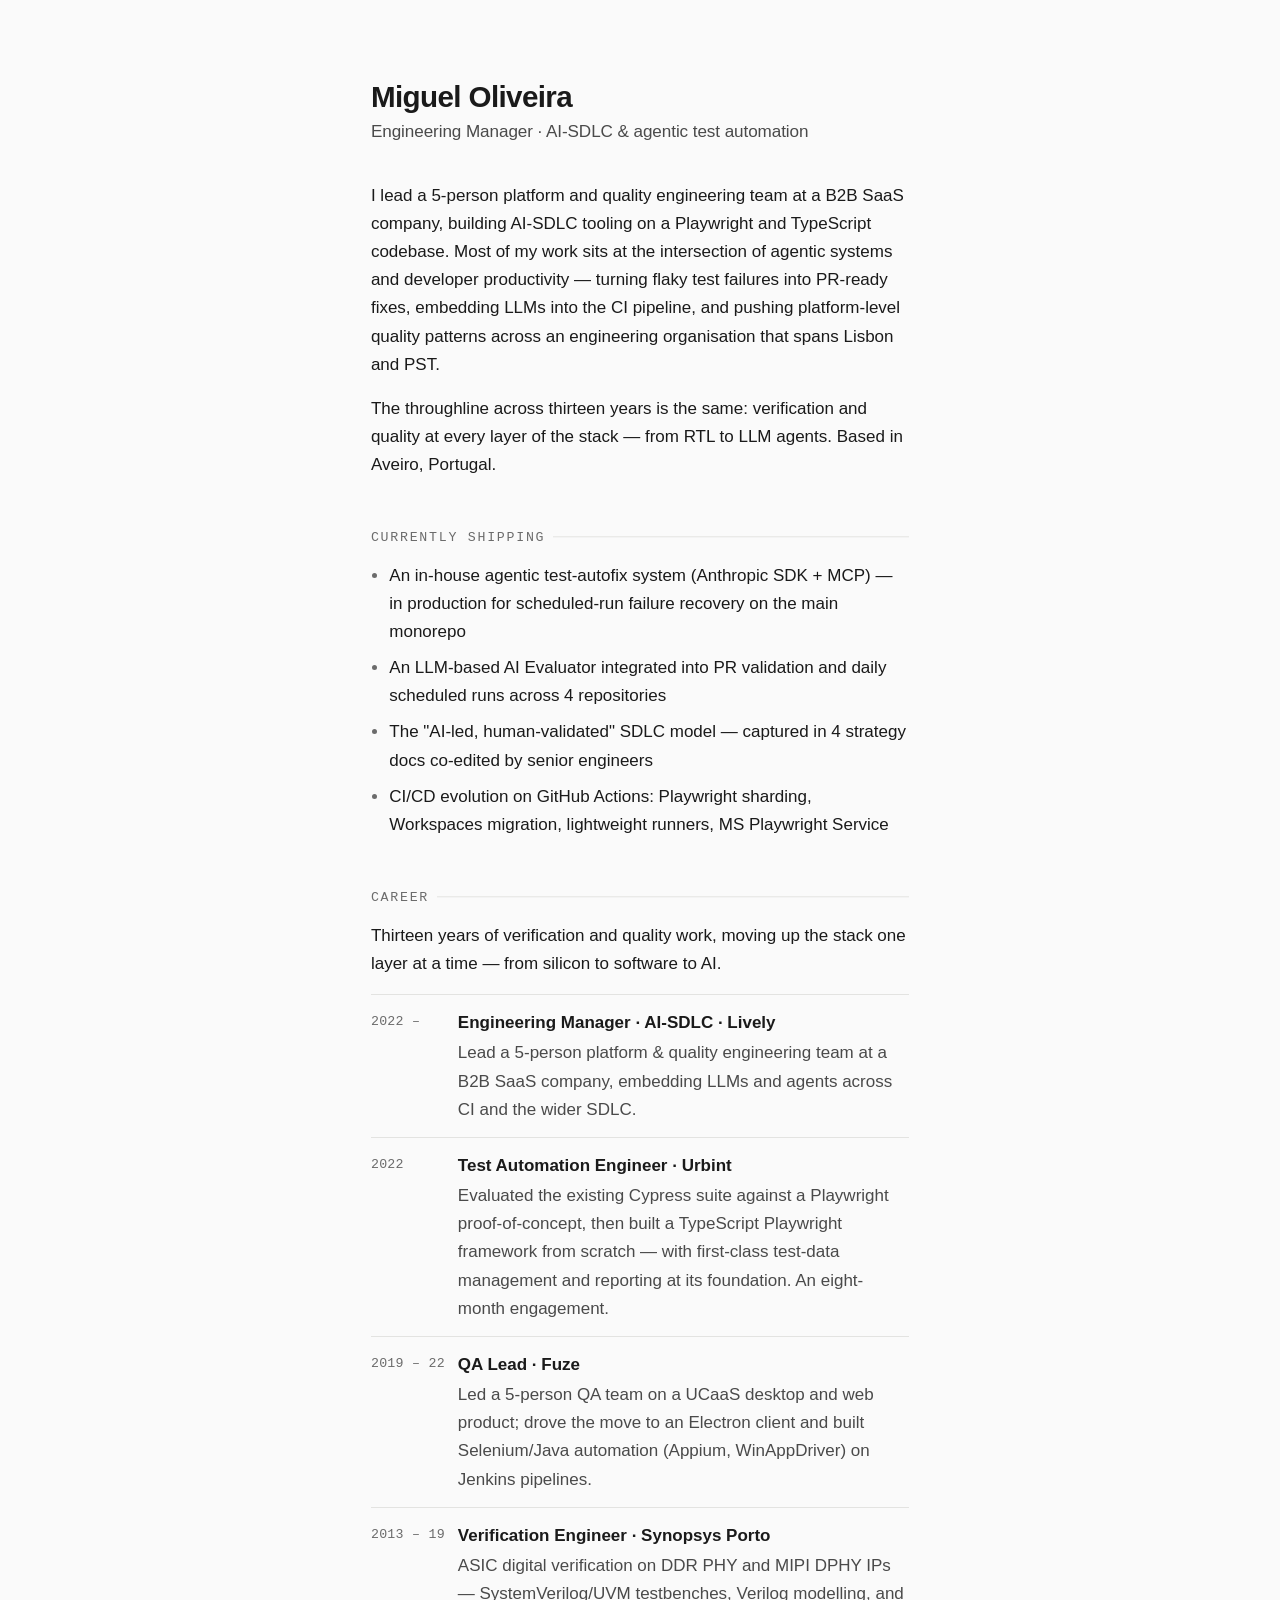
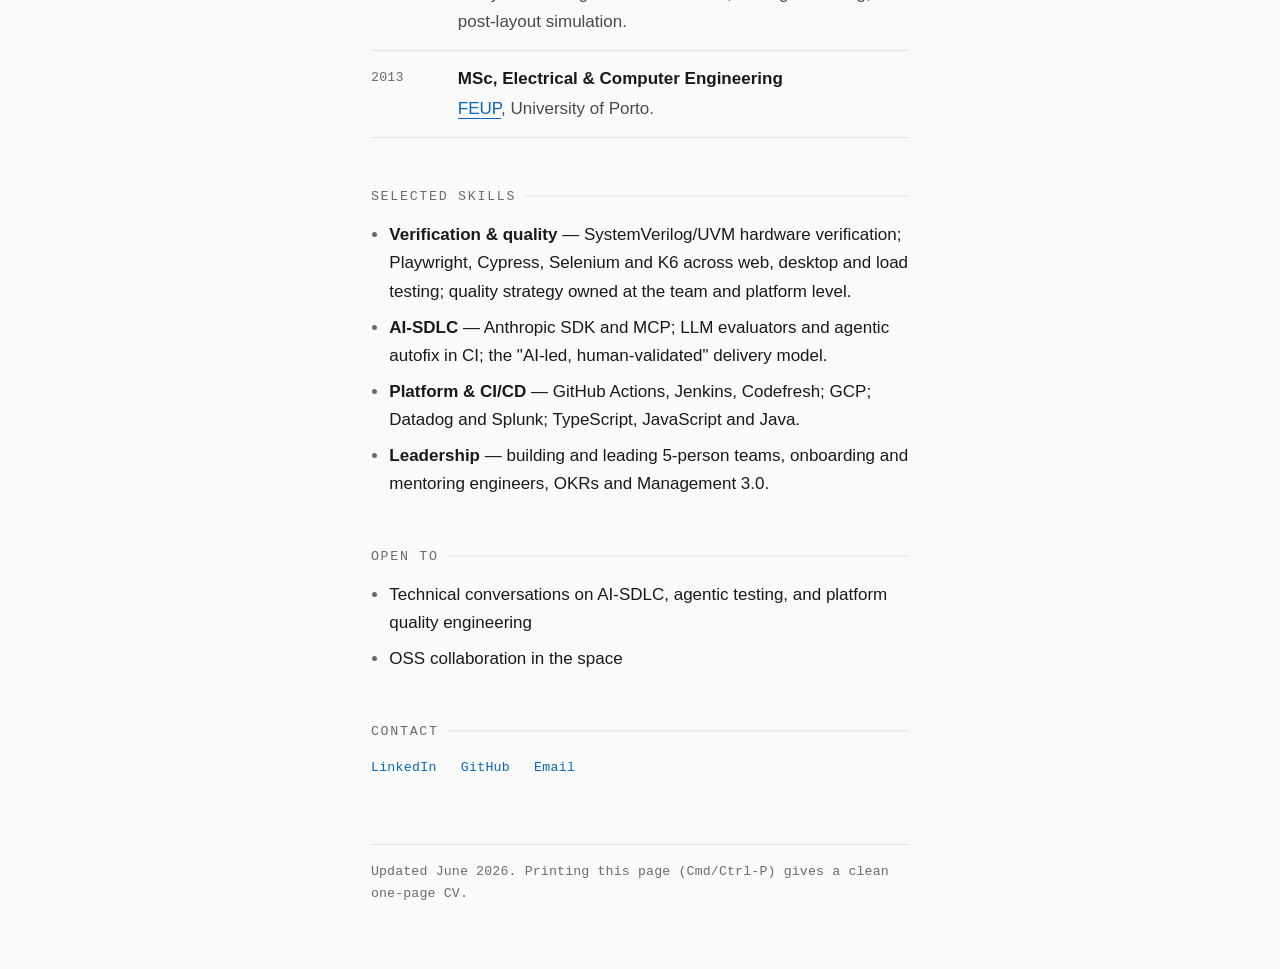
==== index.html @ 6ea095f4 "Split career entry into Urbint and Lively roles The single open-ended "2022 –" entry conflated two d" ====
<!DOCTYPE html>
<html lang="en">
<head>
  <meta charset="utf-8">
  <meta name="viewport" content="width=device-width, initial-scale=1">

  <title>Miguel Oliveira — Engineering Manager · AI-SDLC</title>
  <meta name="description" content="Engineering Manager building AI-SDLC and agentic test automation in production SaaS. Thirteen years of verification and quality work — from RTL to LLM agents. Aveiro, Portugal.">
  <meta name="author" content="Miguel Oliveira">
  <meta name="robots" content="index, follow">
  <link rel="canonical" href="https://miguelofbc.github.io/">

  <!-- Theme color for mobile browser chrome (light + dark) -->
  <meta name="theme-color" content="#fafafa" media="(prefers-color-scheme: light)">
  <meta name="theme-color" content="#111111" media="(prefers-color-scheme: dark)">

  <!-- Open Graph -->
  <meta property="og:type" content="profile">
  <meta property="og:title" content="Miguel Oliveira — Engineering Manager · AI-SDLC">
  <meta property="og:description" content="Verification and quality at every layer of the stack — from RTL to LLM agents. Aveiro, Portugal.">
  <meta property="og:url" content="https://miguelofbc.github.io/">
  <meta property="og:site_name" content="Miguel Oliveira">
  <meta property="og:locale" content="en_US">
  <meta property="profile:first_name" content="Miguel">
  <meta property="profile:last_name" content="Oliveira">
  <meta property="og:image" content="https://miguelofbc.github.io/assets/og.png">
  <meta property="og:image:width" content="1200">
  <meta property="og:image:height" content="630">
  <meta property="og:image:alt" content="Miguel Oliveira — Engineering Manager · AI-SDLC & agentic test automation — miguelofbc.github.io">

  <!-- Twitter Card -->
  <meta name="twitter:card" content="summary_large_image">
  <meta name="twitter:title" content="Miguel Oliveira — Engineering Manager · AI-SDLC">
  <meta name="twitter:description" content="Verification and quality at every layer of the stack — from RTL to LLM agents. Aveiro, Portugal.">
  <meta name="twitter:image" content="https://miguelofbc.github.io/assets/og.png">

  <!-- Inline SVG favicon (no extra request, no 404) -->
  <link rel="icon" href="data:image/svg+xml,%3Csvg xmlns='http://www.w3.org/2000/svg' viewBox='0 0 64 64'%3E%3Crect width='64' height='64' rx='12' fill='%230a66c2'/%3E%3Ctext x='50%25' y='50%25' dy='.06em' text-anchor='middle' dominant-baseline='middle' font-family='-apple-system,BlinkMacSystemFont,Segoe UI,Helvetica,Arial,sans-serif' font-size='30' font-weight='600' fill='%23ffffff'%3EMO%3C/text%3E%3C/svg%3E">

  <style>
    /* 1. Design tokens (scale, type, color) */
    :root {
      --fg: #1a1a1a;
      --fg-muted: #4a4a4a;
      --fg-faint: #6b6b6b;
      --bg: #fafafa;
      --bg-subtle: #f1f1f0;
      --accent: #0a66c2;
      --accent-strong: #084e95;
      --border: #e3e3e1;
      --selection: #cfe3f7;

      --font-sans: -apple-system, BlinkMacSystemFont, "Segoe UI", Roboto,
                   "Helvetica Neue", Arial, sans-serif;
      --font-mono: ui-monospace, SFMono-Regular, "SF Mono", Menlo, Consolas,
                   "Liberation Mono", monospace;

      --step--1: 0.83rem;
      --step-0:  1rem;
      --step-1:  1.07rem;
      --step-2:  1.85rem;

      --space-1: 0.25rem;
      --space-2: 0.5rem;
      --space-3: 0.85rem;
      --space-4: 1rem;
      --space-5: 1.5rem;
      --space-6: 2.25rem;
      --space-7: 3rem;
      --space-8: 4rem;
      --space-9: 5rem;

      --measure: 62ch;
    }

    /* 2. Base / reset / typographic rhythm */
    * { box-sizing: border-box; }

    html {
      -webkit-text-size-adjust: 100%;
      scroll-behavior: smooth;
    }

    body {
      margin: 0;
      font-family: var(--font-sans);
      font-size: 17px;
      line-height: 1.65;
      color: var(--fg);
      background: var(--bg);
      -webkit-font-smoothing: antialiased;
      text-rendering: optimizeLegibility;
      font-kerning: normal;
    }

    ::selection { background: var(--selection); }

    main {
      max-width: var(--measure);
      margin: 0 auto;
      padding: var(--space-9) var(--space-5) var(--space-8);
    }

    p {
      margin: 0 0 var(--space-4);
      text-wrap: pretty;
    }

    ul { padding-left: 1.15rem; margin: 0 0 var(--space-4); }
    li { margin-bottom: var(--space-2); }
    li::marker { color: var(--fg-faint); }
    strong { font-weight: 600; }

    /* 3. Headings (balanced, refined eyebrows) */
    h1 {
      font-size: var(--step-2);
      margin: 0 0 var(--space-1);
      letter-spacing: -0.021em;
      font-weight: 600;
      line-height: 1.15;
      text-wrap: balance;
    }

    .role {
      color: var(--fg-muted);
      margin: 0 0 var(--space-6);
      font-size: var(--step-1);
      letter-spacing: -0.005em;
    }

    h2 {
      font-family: var(--font-mono);
      font-size: var(--step--1);
      text-transform: uppercase;
      letter-spacing: 0.13em;
      color: var(--fg-faint);
      font-weight: 500;
      margin: var(--space-7) 0 var(--space-3);
      scroll-margin-top: var(--space-5);
      display: flex;
      align-items: baseline;
      gap: 0.6em;
    }
    h2::after {
      content: "";
      flex: 1;
      height: 1px;
      background: var(--border);
      transform: translateY(-0.28em);
    }

    /* 4. Links — animated underline + focus-visible */
    a {
      color: var(--accent);
      text-decoration: none;
      background-image: linear-gradient(currentColor, currentColor);
      background-position: 0 100%;
      background-repeat: no-repeat;
      background-size: 0% 1px;
      transition: background-size 0.22s ease, color 0.15s ease;
      padding-bottom: 1px;
    }
    a:hover { background-size: 100% 1px; color: var(--accent-strong); }

    p a, li a { background-size: 100% 1px; }
    p a:hover, li a:hover { color: var(--accent-strong); }

    :focus-visible {
      outline: 2px solid var(--accent);
      outline-offset: 3px;
      border-radius: 2px;
    }
    a:focus-visible { background-size: 100% 1px; }

    @media (prefers-reduced-motion: reduce) {
      a { transition: none; }
      html { scroll-behavior: auto; }
    }

    /* 5. Contact row + footer */
    .contact {
      display: flex;
      flex-wrap: wrap;
      gap: var(--space-2) var(--space-5);
      margin-top: var(--space-2);
    }
    .contact a {
      font-family: var(--font-mono);
      font-size: var(--step--1);
      letter-spacing: 0.02em;
    }

    footer {
      margin-top: var(--space-8);
      padding-top: var(--space-4);
      border-top: 1px solid var(--border);
      color: var(--fg-faint);
      font-size: var(--step--1);
      font-family: var(--font-mono);
      letter-spacing: 0.01em;
    }

    /* 6. Craft touch — the career timeline */
    .timeline {
      list-style: none;
      margin: 0 0 var(--space-4);
      padding: 0;
    }
    .timeline li {
      display: grid;
      grid-template-columns: 7.5ch 1fr;
      gap: var(--space-4);
      padding: var(--space-3) 0;
      border-top: 1px solid var(--border);
      margin: 0;
    }
    .timeline li:last-child { border-bottom: 1px solid var(--border); }
    .timeline .when {
      font-family: var(--font-mono);
      font-size: var(--step--1);
      color: var(--fg-faint);
      font-variant-numeric: tabular-nums;
      letter-spacing: 0.02em;
      white-space: nowrap;
      padding-top: 0.15em;
    }
    .timeline .what { margin: 0; }
    .timeline .what strong { display: block; margin-bottom: 0.15em; }
    .timeline .what .detail { color: var(--fg-muted); }

    /* 7. Entrance motion (reduced-motion safe) */
    @media (prefers-reduced-motion: no-preference) {
      main > * {
        opacity: 0;
        transform: translateY(6px);
        animation: rise 0.5s cubic-bezier(0.22, 0.61, 0.36, 1) forwards;
      }
      main > *:nth-child(1) { animation-delay: 0.02s; }
      main > *:nth-child(2) { animation-delay: 0.06s; }
      main > *:nth-child(3) { animation-delay: 0.10s; }
      main > *:nth-child(4) { animation-delay: 0.14s; }
      main > *:nth-child(n+5) { animation-delay: 0.18s; }
    }
    @keyframes rise {
      to { opacity: 1; transform: none; }
    }

    /* 8. Responsive tightening */
    @media (max-width: 480px) {
      body { font-size: 16px; }
      main { padding: var(--space-7) var(--space-4) var(--space-7); }
      h2 { margin-top: var(--space-6); }
      .timeline li { grid-template-columns: 1fr; gap: var(--space-1); }
      .timeline .when { padding-top: 0; }
    }

    /* 9. Dark theme */
    @media (prefers-color-scheme: dark) {
      :root {
        --fg: #ededed;
        --fg-muted: #b5b5b5;
        --fg-faint: #9a9a9a;
        --bg: #111;
        --bg-subtle: #1a1a1a;
        --accent: #6cb6ff;
        --accent-strong: #9ccbff;
        --border: #2a2a2a;
        --selection: #1f3a52;
      }
    }

    /* 10. Print stylesheet (clean CV) */
    @media print {
      :root {
        --fg: #000; --fg-muted: #222; --fg-faint: #555;
        --bg: #fff; --border: #bbb; --accent: #000;
      }
      body { font-size: 11pt; line-height: 1.4; background: #fff; color: #000; }
      main { max-width: none; padding: 0; margin: 0; }
      main > * { opacity: 1 !important; transform: none !important; animation: none !important; }
      h1 { font-size: 20pt; }
      .role { font-size: 11pt; margin-bottom: 1rem; }
      h2 { color: #000; margin-top: 1.1rem; }
      h2::after { background: #000; }
      a { color: #000; background: none; }
      p a::after, .contact a::after, li a::after {
        content: " (" attr(href) ")";
        font-family: var(--font-mono);
        font-size: 8.5pt;
        color: #555;
        word-break: break-all;
      }
      .timeline li, h2, footer { break-inside: avoid; }
      footer { margin-top: 1.25rem; border-top: 1px solid #999; }
      .print-hint { display: none; }
      @page { margin: 1.6cm; }
    }
  </style>
</head>
<body>
  <main>
    <h1>Miguel Oliveira</h1>
    <p class="role">Engineering Manager · AI-SDLC &amp; agentic test automation</p>

    <p>
      I lead a 5-person platform and quality engineering team at a B2B SaaS company,
      building AI-SDLC tooling on a Playwright and TypeScript codebase. Most of my
      work sits at the intersection of agentic systems and developer productivity —
      turning flaky test failures into PR-ready fixes, embedding LLMs into the CI
      pipeline, and pushing platform-level quality patterns across an engineering
      organisation that spans Lisbon and PST.
    </p>

    <p>
      The throughline across thirteen years is the same: verification and quality at
      every layer of the stack — from RTL to LLM agents. Based in Aveiro, Portugal.
    </p>

    <h2 id="now">Currently shipping</h2>
    <ul>
      <li>An in-house agentic test-autofix system (Anthropic SDK + MCP) — in production for scheduled-run failure recovery on the main monorepo</li>
      <li>An LLM-based AI Evaluator integrated into PR validation and daily scheduled runs across 4 repositories</li>
      <li>The "AI-led, human-validated" SDLC model — captured in 4 strategy docs co-edited by senior engineers</li>
      <li>CI/CD evolution on GitHub Actions: Playwright sharding, Workspaces migration, lightweight runners, MS Playwright Service</li>
    </ul>

    <h2 id="career">Career</h2>
    <p>
      Thirteen years of verification and quality work, moving up the stack one layer
      at a time — from silicon to software to AI.
    </p>
    <ul class="timeline">
      <li>
        <span class="when">2022 –</span>
        <p class="what"><strong>Engineering Manager · AI-SDLC · Lively</strong>
          <span class="detail">Lead a 5-person platform &amp; quality engineering team at a B2B SaaS company, embedding LLMs and agents across CI and the wider SDLC.</span></p>
      </li>
      <li>
        <span class="when">2022</span>
        <p class="what"><strong>Test Automation Engineer · Urbint</strong>
          <span class="detail">Evaluated the existing Cypress suite against a Playwright proof-of-concept, then built a TypeScript Playwright framework from scratch — with first-class test-data management and reporting at its foundation. An eight-month engagement.</span></p>
      </li>
      <li>
        <span class="when">2019 – 22</span>
        <p class="what"><strong>QA Lead · Fuze</strong>
          <span class="detail">Led a 5-person QA team on a UCaaS desktop and web product; drove the move to an Electron client and built Selenium/Java automation (Appium, WinAppDriver) on Jenkins pipelines.</span></p>
      </li>
      <li>
        <span class="when">2013 – 19</span>
        <p class="what"><strong>Verification Engineer · Synopsys Porto</strong>
          <span class="detail">ASIC digital verification on DDR PHY and MIPI DPHY IPs — SystemVerilog/UVM testbenches, Verilog modelling, and post-layout simulation.</span></p>
      </li>
      <li>
        <span class="when">2013</span>
        <p class="what"><strong>MSc, Electrical &amp; Computer Engineering</strong>
          <span class="detail"><a href="https://sigarra.up.pt/feup/en/WEB_PAGE.INICIAL">FEUP</a>, University of Porto.</span></p>
      </li>
    </ul>

    <h2 id="skills">Selected skills</h2>
    <ul>
      <li><strong>Verification &amp; quality</strong> — SystemVerilog/UVM hardware verification; Playwright, Cypress, Selenium and K6 across web, desktop and load testing; quality strategy owned at the team and platform level.</li>
      <li><strong>AI-SDLC</strong> — Anthropic SDK and MCP; LLM evaluators and agentic autofix in CI; the "AI-led, human-validated" delivery model.</li>
      <li><strong>Platform &amp; CI/CD</strong> — GitHub Actions, Jenkins, Codefresh; GCP; Datadog and Splunk; TypeScript, JavaScript and Java.</li>
      <li><strong>Leadership</strong> — building and leading 5-person teams, onboarding and mentoring engineers, OKRs and Management 3.0.</li>
    </ul>

    <h2 id="open-to">Open to</h2>
    <ul>
      <li>Technical conversations on AI-SDLC, agentic testing, and platform quality engineering</li>
      <li>OSS collaboration in the space</li>
    </ul>

    <h2 id="contact">Contact</h2>
    <div class="contact">
      <a href="https://www.linkedin.com/in/miguelofbc" rel="me noopener">LinkedIn</a>
      <a href="https://github.com/miguelofbc" rel="me noopener">GitHub</a>
      <a href="mailto:miguelofbc@gmail.com">Email</a>
    </div>

    <footer>
      Updated June 2026.<span class="print-hint"> Printing this page (Cmd/Ctrl-P) gives a clean one-page CV.</span>
    </footer>
  </main>

  <script type="application/ld+json">
  {
    "@context": "https://schema.org",
    "@type": "Person",
    "name": "Miguel Oliveira",
    "url": "https://miguelofbc.github.io/",
    "image": "https://miguelofbc.github.io/assets/og.png",
    "email": "mailto:miguelofbc@gmail.com",
    "jobTitle": "Engineering Manager",
    "description": "Engineering Manager building AI-SDLC and agentic test automation in production SaaS.",
    "address": {
      "@type": "PostalAddress",
      "addressLocality": "Aveiro",
      "addressCountry": "PT"
    },
    "alumniOf": {
      "@type": "CollegeOrUniversity",
      "name": "Faculty of Engineering, University of Porto (FEUP)",
      "url": "https://sigarra.up.pt/feup/en/WEB_PAGE.INICIAL"
    },
    "knowsAbout": [
      "AI-SDLC",
      "Agentic test automation",
      "Software quality engineering",
      "Hardware verification",
      "SystemVerilog",
      "UVM",
      "Playwright",
      "Cypress",
      "TypeScript",
      "Large language models",
      "CI/CD",
      "GitHub Actions",
      "Engineering management"
    ],
    "sameAs": [
      "https://www.linkedin.com/in/miguelofbc",
      "https://github.com/miguelofbc"
    ]
  }
  </script>
</body>
</html>
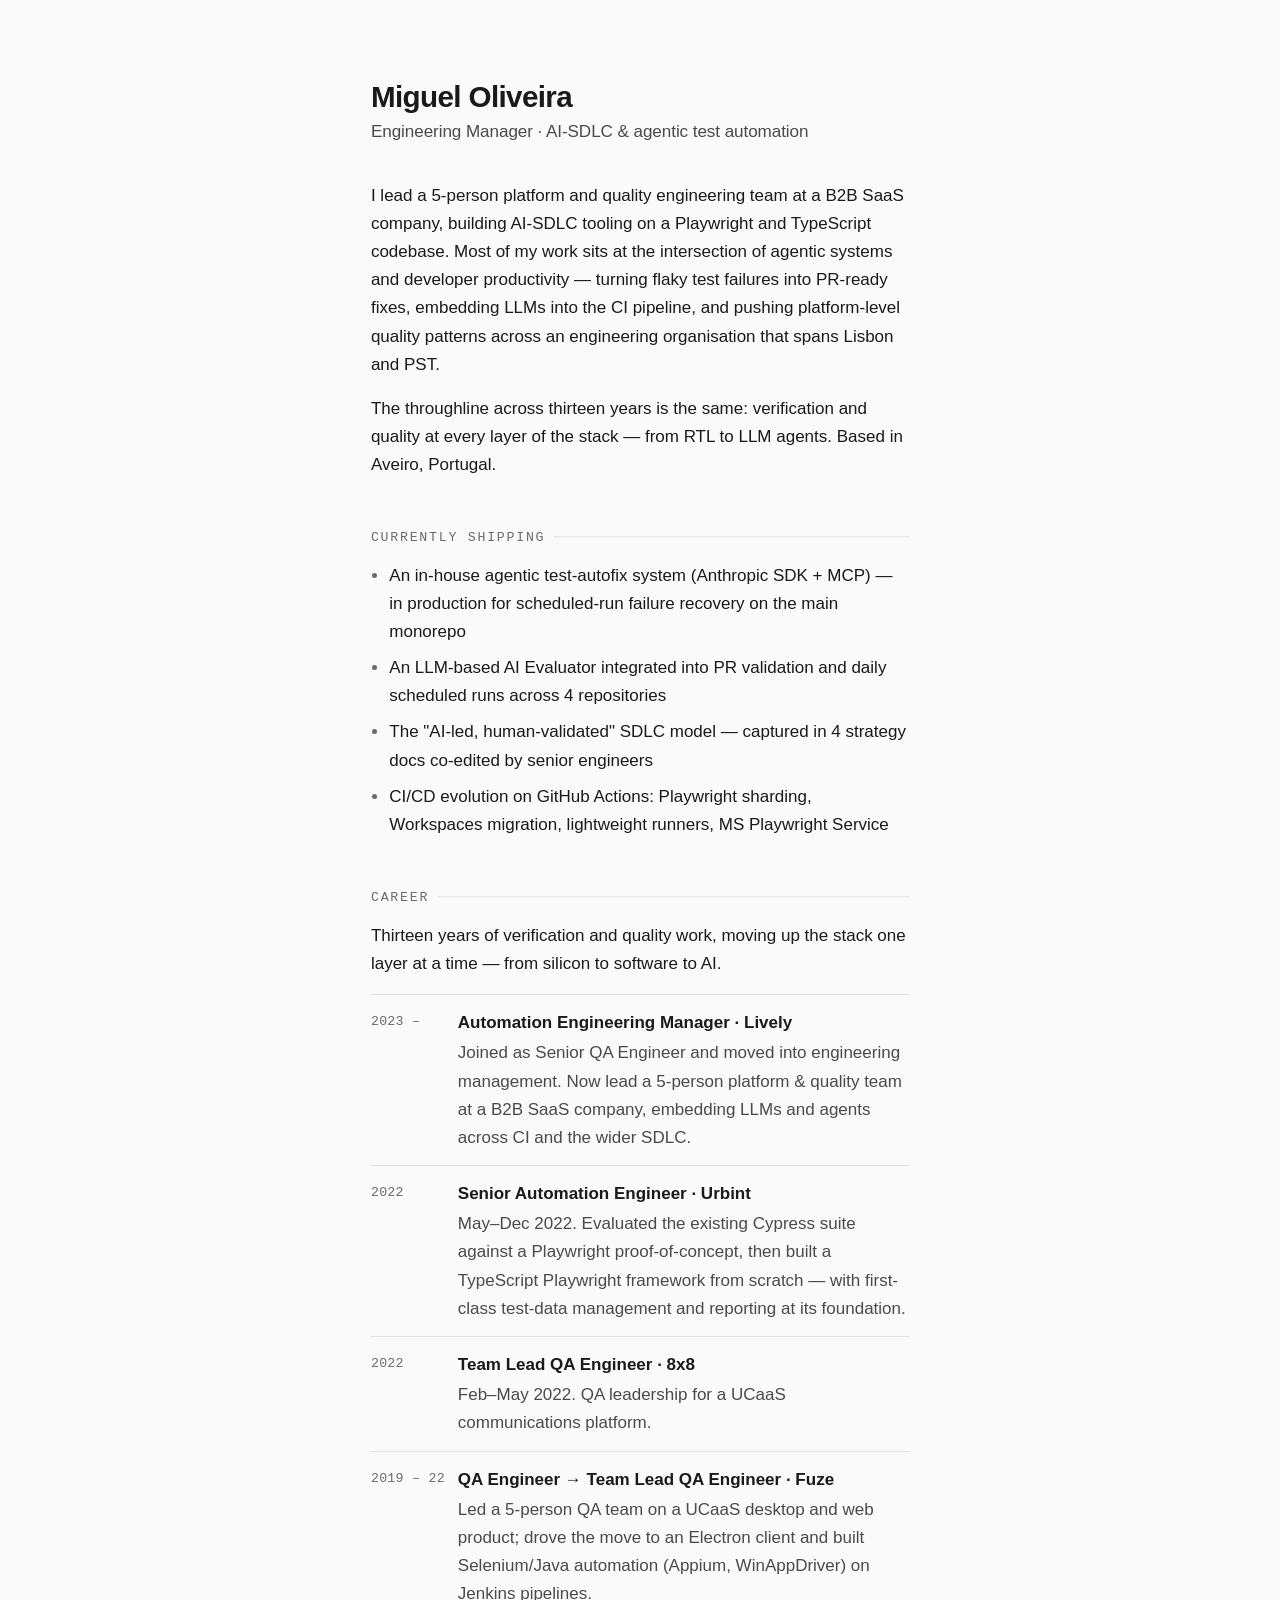
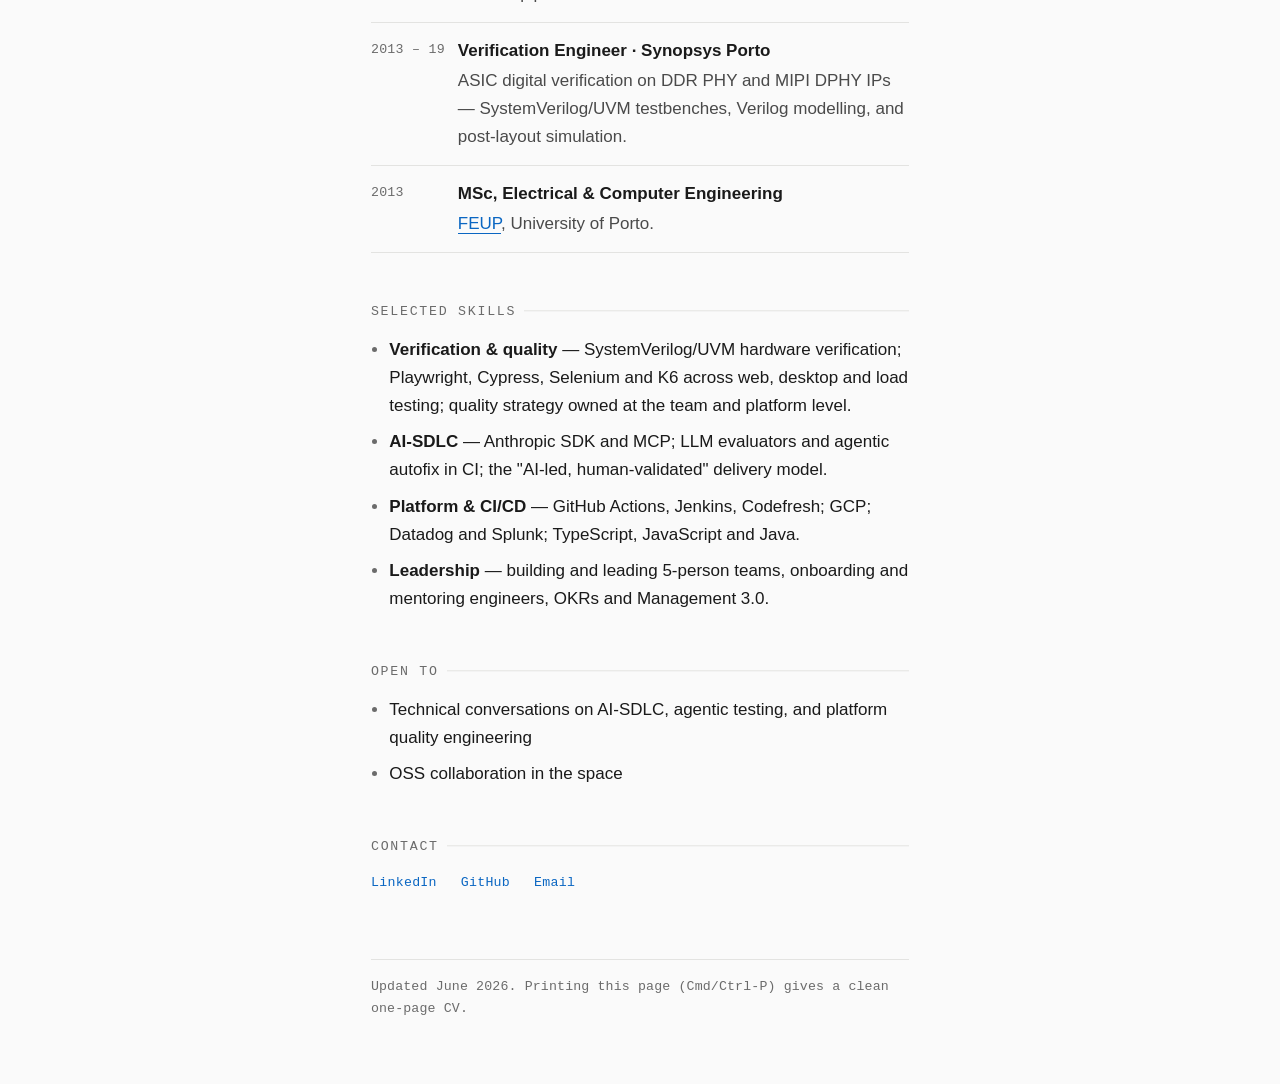
==== commit ac1f8661: "Correct career timeline with accurate roles and dates Rebuild the post-Synopsys timeline from the re" ====
--- a/index.html
+++ b/index.html
@@ -331,18 +331,23 @@
     </p>
     <ul class="timeline">
       <li>
-        <span class="when">2022 –</span>
-        <p class="what"><strong>Engineering Manager · AI-SDLC · Lively</strong>
-          <span class="detail">Lead a 5-person platform &amp; quality engineering team at a B2B SaaS company, embedding LLMs and agents across CI and the wider SDLC.</span></p>
+        <span class="when">2023 –</span>
+        <p class="what"><strong>Automation Engineering Manager · Lively</strong>
+          <span class="detail">Joined as Senior QA Engineer and moved into engineering management. Now lead a 5-person platform &amp; quality team at a B2B SaaS company, embedding LLMs and agents across CI and the wider SDLC.</span></p>
       </li>
       <li>
         <span class="when">2022</span>
-        <p class="what"><strong>Test Automation Engineer · Urbint</strong>
-          <span class="detail">Evaluated the existing Cypress suite against a Playwright proof-of-concept, then built a TypeScript Playwright framework from scratch — with first-class test-data management and reporting at its foundation. An eight-month engagement.</span></p>
+        <p class="what"><strong>Senior Automation Engineer · Urbint</strong>
+          <span class="detail">May–Dec 2022. Evaluated the existing Cypress suite against a Playwright proof-of-concept, then built a TypeScript Playwright framework from scratch — with first-class test-data management and reporting at its foundation.</span></p>
+      </li>
+      <li>
+        <span class="when">2022</span>
+        <p class="what"><strong>Team Lead QA Engineer · 8x8</strong>
+          <span class="detail">Feb–May 2022. QA leadership for a UCaaS communications platform.</span></p>
       </li>
       <li>
         <span class="when">2019 – 22</span>
-        <p class="what"><strong>QA Lead · Fuze</strong>
+        <p class="what"><strong>QA Engineer → Team Lead QA Engineer · Fuze</strong>
           <span class="detail">Led a 5-person QA team on a UCaaS desktop and web product; drove the move to an Electron client and built Selenium/Java automation (Appium, WinAppDriver) on Jenkins pipelines.</span></p>
       </li>
       <li>
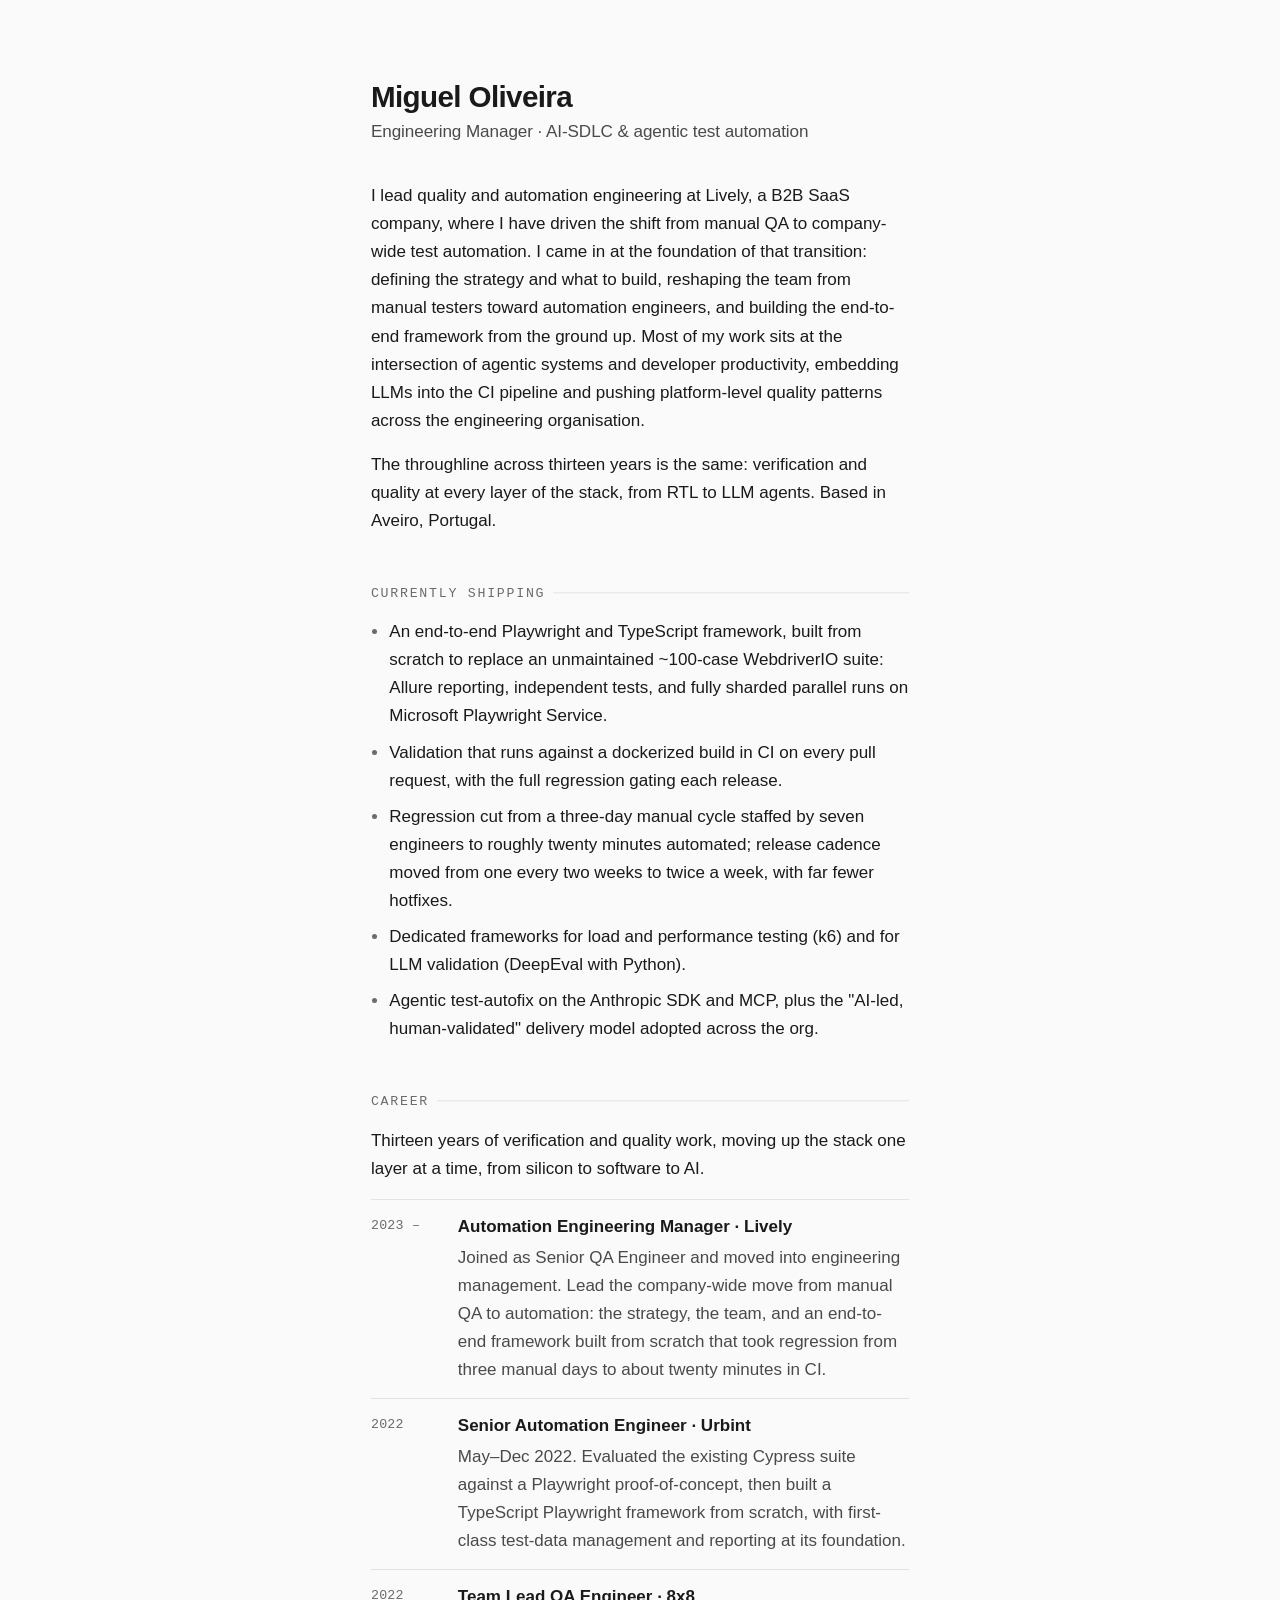
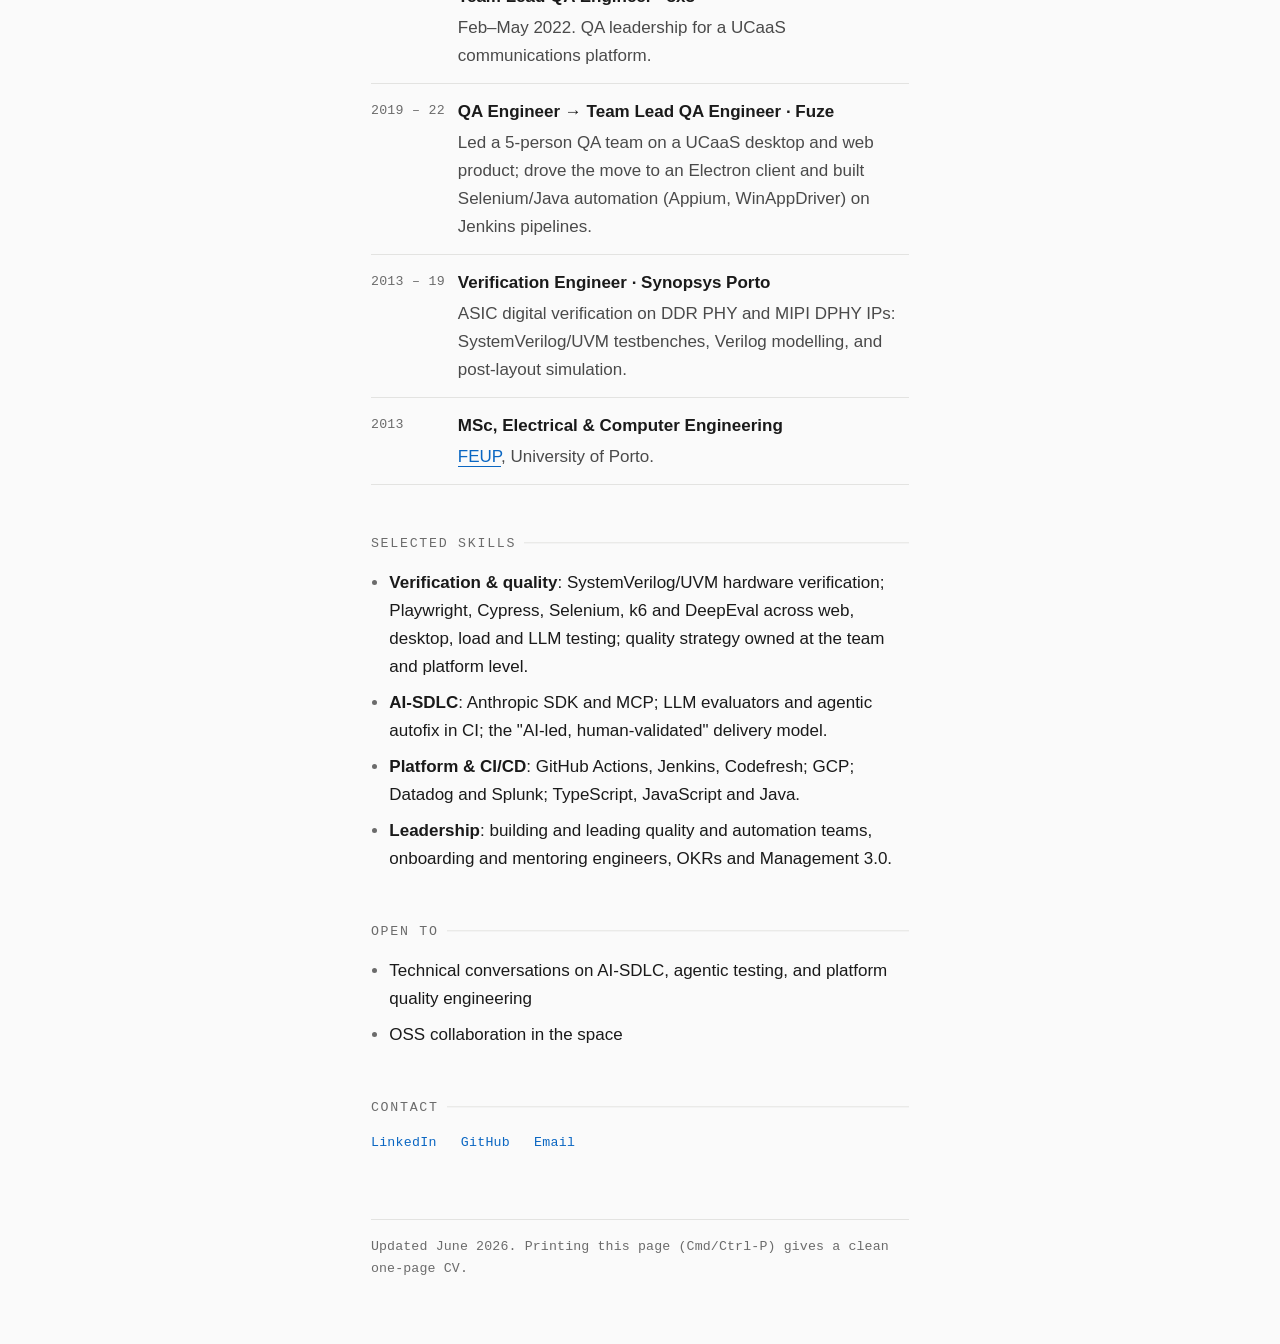
==== commit 19527df8: "Tell the Lively transformation story; drop em-dashes site-wide Rework the page copy around the Livel" ====
--- a/index.html
+++ b/index.html
@@ -4,8 +4,8 @@
   <meta charset="utf-8">
   <meta name="viewport" content="width=device-width, initial-scale=1">
 
-  <title>Miguel Oliveira — Engineering Manager · AI-SDLC</title>
-  <meta name="description" content="Engineering Manager building AI-SDLC and agentic test automation in production SaaS. Thirteen years of verification and quality work — from RTL to LLM agents. Aveiro, Portugal.">
+  <title>Miguel Oliveira · Engineering Manager · AI-SDLC</title>
+  <meta name="description" content="Engineering Manager building AI-SDLC and agentic test automation in production SaaS. Thirteen years of verification and quality work, from RTL to LLM agents. Aveiro, Portugal.">
   <meta name="author" content="Miguel Oliveira">
   <meta name="robots" content="index, follow">
   <link rel="canonical" href="https://miguelofbc.github.io/">
@@ -16,8 +16,8 @@
 
   <!-- Open Graph -->
   <meta property="og:type" content="profile">
-  <meta property="og:title" content="Miguel Oliveira — Engineering Manager · AI-SDLC">
-  <meta property="og:description" content="Verification and quality at every layer of the stack — from RTL to LLM agents. Aveiro, Portugal.">
+  <meta property="og:title" content="Miguel Oliveira · Engineering Manager · AI-SDLC">
+  <meta property="og:description" content="Verification and quality at every layer of the stack, from RTL to LLM agents. Aveiro, Portugal.">
   <meta property="og:url" content="https://miguelofbc.github.io/">
   <meta property="og:site_name" content="Miguel Oliveira">
   <meta property="og:locale" content="en_US">
@@ -26,12 +26,12 @@
   <meta property="og:image" content="https://miguelofbc.github.io/assets/og.png">
   <meta property="og:image:width" content="1200">
   <meta property="og:image:height" content="630">
-  <meta property="og:image:alt" content="Miguel Oliveira — Engineering Manager · AI-SDLC & agentic test automation — miguelofbc.github.io">
+  <meta property="og:image:alt" content="Miguel Oliveira · Engineering Manager · AI-SDLC & agentic test automation. miguelofbc.github.io">
 
   <!-- Twitter Card -->
   <meta name="twitter:card" content="summary_large_image">
-  <meta name="twitter:title" content="Miguel Oliveira — Engineering Manager · AI-SDLC">
-  <meta name="twitter:description" content="Verification and quality at every layer of the stack — from RTL to LLM agents. Aveiro, Portugal.">
+  <meta name="twitter:title" content="Miguel Oliveira · Engineering Manager · AI-SDLC">
+  <meta name="twitter:description" content="Verification and quality at every layer of the stack, from RTL to LLM agents. Aveiro, Portugal.">
   <meta name="twitter:image" content="https://miguelofbc.github.io/assets/og.png">
 
   <!-- Inline SVG favicon (no extra request, no 404) -->
@@ -149,7 +149,7 @@
       transform: translateY(-0.28em);
     }
 
-    /* 4. Links — animated underline + focus-visible */
+    /* 4. Links: animated underline + focus-visible */
     a {
       color: var(--accent);
       text-decoration: none;
@@ -200,7 +200,7 @@
       letter-spacing: 0.01em;
     }
 
-    /* 6. Craft touch — the career timeline */
+    /* 6. Craft touch: the career timeline */
     .timeline {
       list-style: none;
       margin: 0 0 var(--space-4);
@@ -303,42 +303,45 @@
     <p class="role">Engineering Manager · AI-SDLC &amp; agentic test automation</p>
 
     <p>
-      I lead a 5-person platform and quality engineering team at a B2B SaaS company,
-      building AI-SDLC tooling on a Playwright and TypeScript codebase. Most of my
-      work sits at the intersection of agentic systems and developer productivity —
-      turning flaky test failures into PR-ready fixes, embedding LLMs into the CI
-      pipeline, and pushing platform-level quality patterns across an engineering
-      organisation that spans Lisbon and PST.
+      I lead quality and automation engineering at Lively, a B2B SaaS company, where
+      I have driven the shift from manual QA to company-wide test automation. I came
+      in at the foundation of that transition: defining the strategy and what to
+      build, reshaping the team from manual testers toward automation engineers, and
+      building the end-to-end framework from the ground up. Most of my work sits at
+      the intersection of agentic systems and developer productivity, embedding LLMs
+      into the CI pipeline and pushing platform-level quality patterns across the
+      engineering organisation.
     </p>
 
     <p>
       The throughline across thirteen years is the same: verification and quality at
-      every layer of the stack — from RTL to LLM agents. Based in Aveiro, Portugal.
+      every layer of the stack, from RTL to LLM agents. Based in Aveiro, Portugal.
     </p>
 
     <h2 id="now">Currently shipping</h2>
     <ul>
-      <li>An in-house agentic test-autofix system (Anthropic SDK + MCP) — in production for scheduled-run failure recovery on the main monorepo</li>
-      <li>An LLM-based AI Evaluator integrated into PR validation and daily scheduled runs across 4 repositories</li>
-      <li>The "AI-led, human-validated" SDLC model — captured in 4 strategy docs co-edited by senior engineers</li>
-      <li>CI/CD evolution on GitHub Actions: Playwright sharding, Workspaces migration, lightweight runners, MS Playwright Service</li>
+      <li>An end-to-end Playwright and TypeScript framework, built from scratch to replace an unmaintained ~100-case WebdriverIO suite: Allure reporting, independent tests, and fully sharded parallel runs on Microsoft Playwright Service.</li>
+      <li>Validation that runs against a dockerized build in CI on every pull request, with the full regression gating each release.</li>
+      <li>Regression cut from a three-day manual cycle staffed by seven engineers to roughly twenty minutes automated; release cadence moved from one every two weeks to twice a week, with far fewer hotfixes.</li>
+      <li>Dedicated frameworks for load and performance testing (k6) and for LLM validation (DeepEval with Python).</li>
+      <li>Agentic test-autofix on the Anthropic SDK and MCP, plus the "AI-led, human-validated" delivery model adopted across the org.</li>
     </ul>
 
     <h2 id="career">Career</h2>
     <p>
       Thirteen years of verification and quality work, moving up the stack one layer
-      at a time — from silicon to software to AI.
+      at a time, from silicon to software to AI.
     </p>
     <ul class="timeline">
       <li>
         <span class="when">2023 –</span>
         <p class="what"><strong>Automation Engineering Manager · Lively</strong>
-          <span class="detail">Joined as Senior QA Engineer and moved into engineering management. Now lead a 5-person platform &amp; quality team at a B2B SaaS company, embedding LLMs and agents across CI and the wider SDLC.</span></p>
+          <span class="detail">Joined as Senior QA Engineer and moved into engineering management. Lead the company-wide move from manual QA to automation: the strategy, the team, and an end-to-end framework built from scratch that took regression from three manual days to about twenty minutes in CI.</span></p>
       </li>
       <li>
         <span class="when">2022</span>
         <p class="what"><strong>Senior Automation Engineer · Urbint</strong>
-          <span class="detail">May–Dec 2022. Evaluated the existing Cypress suite against a Playwright proof-of-concept, then built a TypeScript Playwright framework from scratch — with first-class test-data management and reporting at its foundation.</span></p>
+          <span class="detail">May–Dec 2022. Evaluated the existing Cypress suite against a Playwright proof-of-concept, then built a TypeScript Playwright framework from scratch, with first-class test-data management and reporting at its foundation.</span></p>
       </li>
       <li>
         <span class="when">2022</span>
@@ -353,7 +356,7 @@
       <li>
         <span class="when">2013 – 19</span>
         <p class="what"><strong>Verification Engineer · Synopsys Porto</strong>
-          <span class="detail">ASIC digital verification on DDR PHY and MIPI DPHY IPs — SystemVerilog/UVM testbenches, Verilog modelling, and post-layout simulation.</span></p>
+          <span class="detail">ASIC digital verification on DDR PHY and MIPI DPHY IPs: SystemVerilog/UVM testbenches, Verilog modelling, and post-layout simulation.</span></p>
       </li>
       <li>
         <span class="when">2013</span>
@@ -364,10 +367,10 @@
 
     <h2 id="skills">Selected skills</h2>
     <ul>
-      <li><strong>Verification &amp; quality</strong> — SystemVerilog/UVM hardware verification; Playwright, Cypress, Selenium and K6 across web, desktop and load testing; quality strategy owned at the team and platform level.</li>
-      <li><strong>AI-SDLC</strong> — Anthropic SDK and MCP; LLM evaluators and agentic autofix in CI; the "AI-led, human-validated" delivery model.</li>
-      <li><strong>Platform &amp; CI/CD</strong> — GitHub Actions, Jenkins, Codefresh; GCP; Datadog and Splunk; TypeScript, JavaScript and Java.</li>
-      <li><strong>Leadership</strong> — building and leading 5-person teams, onboarding and mentoring engineers, OKRs and Management 3.0.</li>
+      <li><strong>Verification &amp; quality</strong>: SystemVerilog/UVM hardware verification; Playwright, Cypress, Selenium, k6 and DeepEval across web, desktop, load and LLM testing; quality strategy owned at the team and platform level.</li>
+      <li><strong>AI-SDLC</strong>: Anthropic SDK and MCP; LLM evaluators and agentic autofix in CI; the "AI-led, human-validated" delivery model.</li>
+      <li><strong>Platform &amp; CI/CD</strong>: GitHub Actions, Jenkins, Codefresh; GCP; Datadog and Splunk; TypeScript, JavaScript and Java.</li>
+      <li><strong>Leadership</strong>: building and leading quality and automation teams, onboarding and mentoring engineers, OKRs and Management 3.0.</li>
     </ul>
 
     <h2 id="open-to">Open to</h2>
@@ -417,6 +420,8 @@
       "UVM",
       "Playwright",
       "Cypress",
+      "k6",
+      "DeepEval",
       "TypeScript",
       "Large language models",
       "CI/CD",
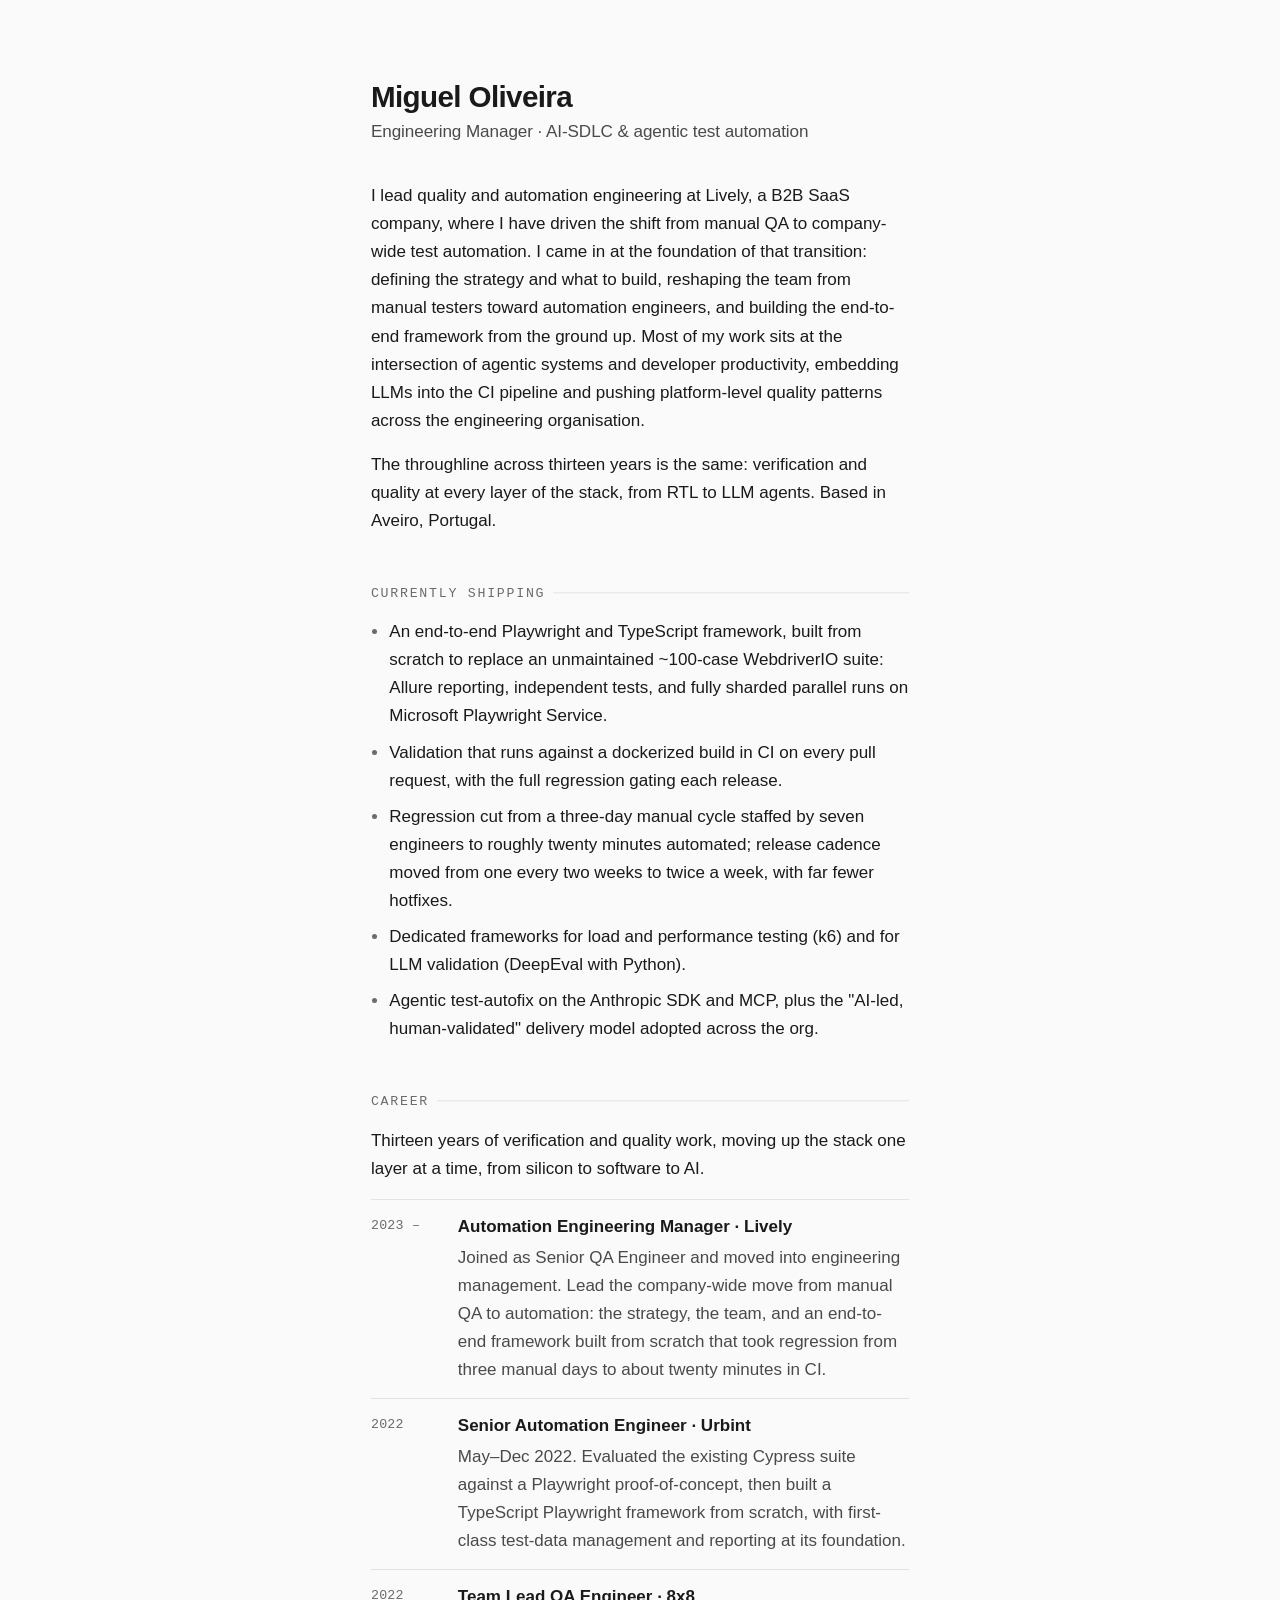
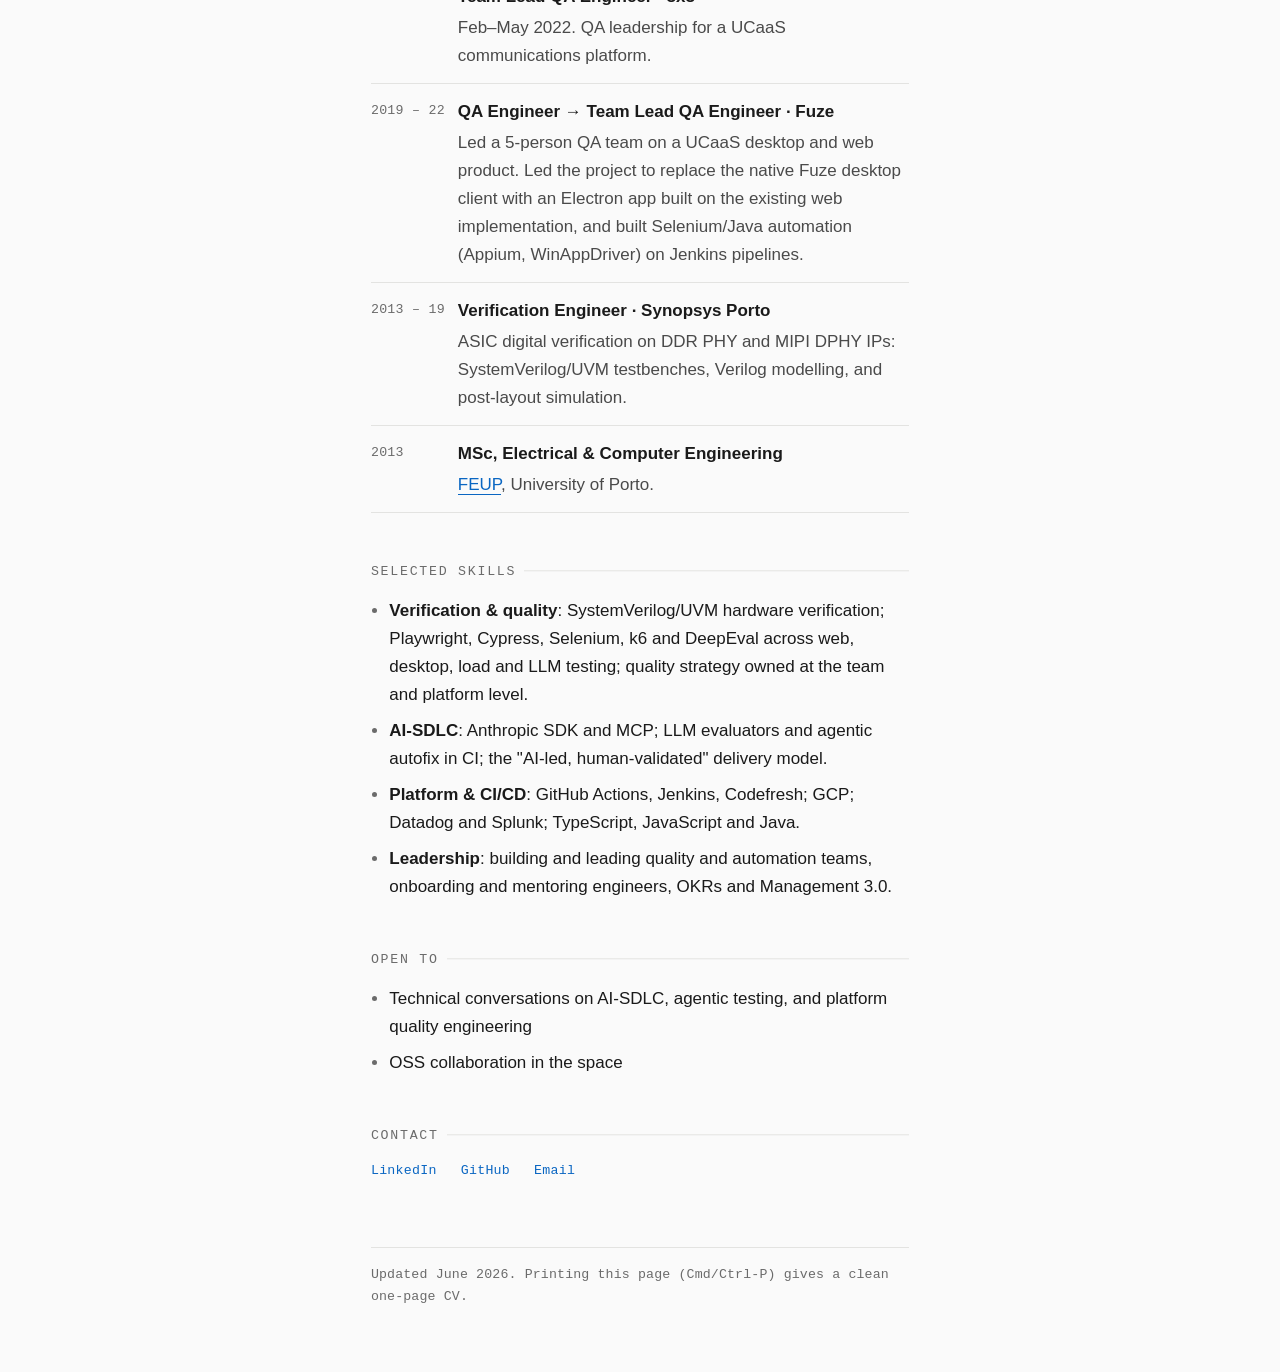
==== commit 5c0fac7b: "Call out Electron app project leadership in Fuze experience Explicitly credit leading the project to" ====
--- a/index.html
+++ b/index.html
@@ -351,7 +351,7 @@
       <li>
         <span class="when">2019 – 22</span>
         <p class="what"><strong>QA Engineer → Team Lead QA Engineer · Fuze</strong>
-          <span class="detail">Led a 5-person QA team on a UCaaS desktop and web product; drove the move to an Electron client and built Selenium/Java automation (Appium, WinAppDriver) on Jenkins pipelines.</span></p>
+          <span class="detail">Led a 5-person QA team on a UCaaS desktop and web product. Led the project to replace the native Fuze desktop client with an Electron app built on the existing web implementation, and built Selenium/Java automation (Appium, WinAppDriver) on Jenkins pipelines.</span></p>
       </li>
       <li>
         <span class="when">2013 – 19</span>
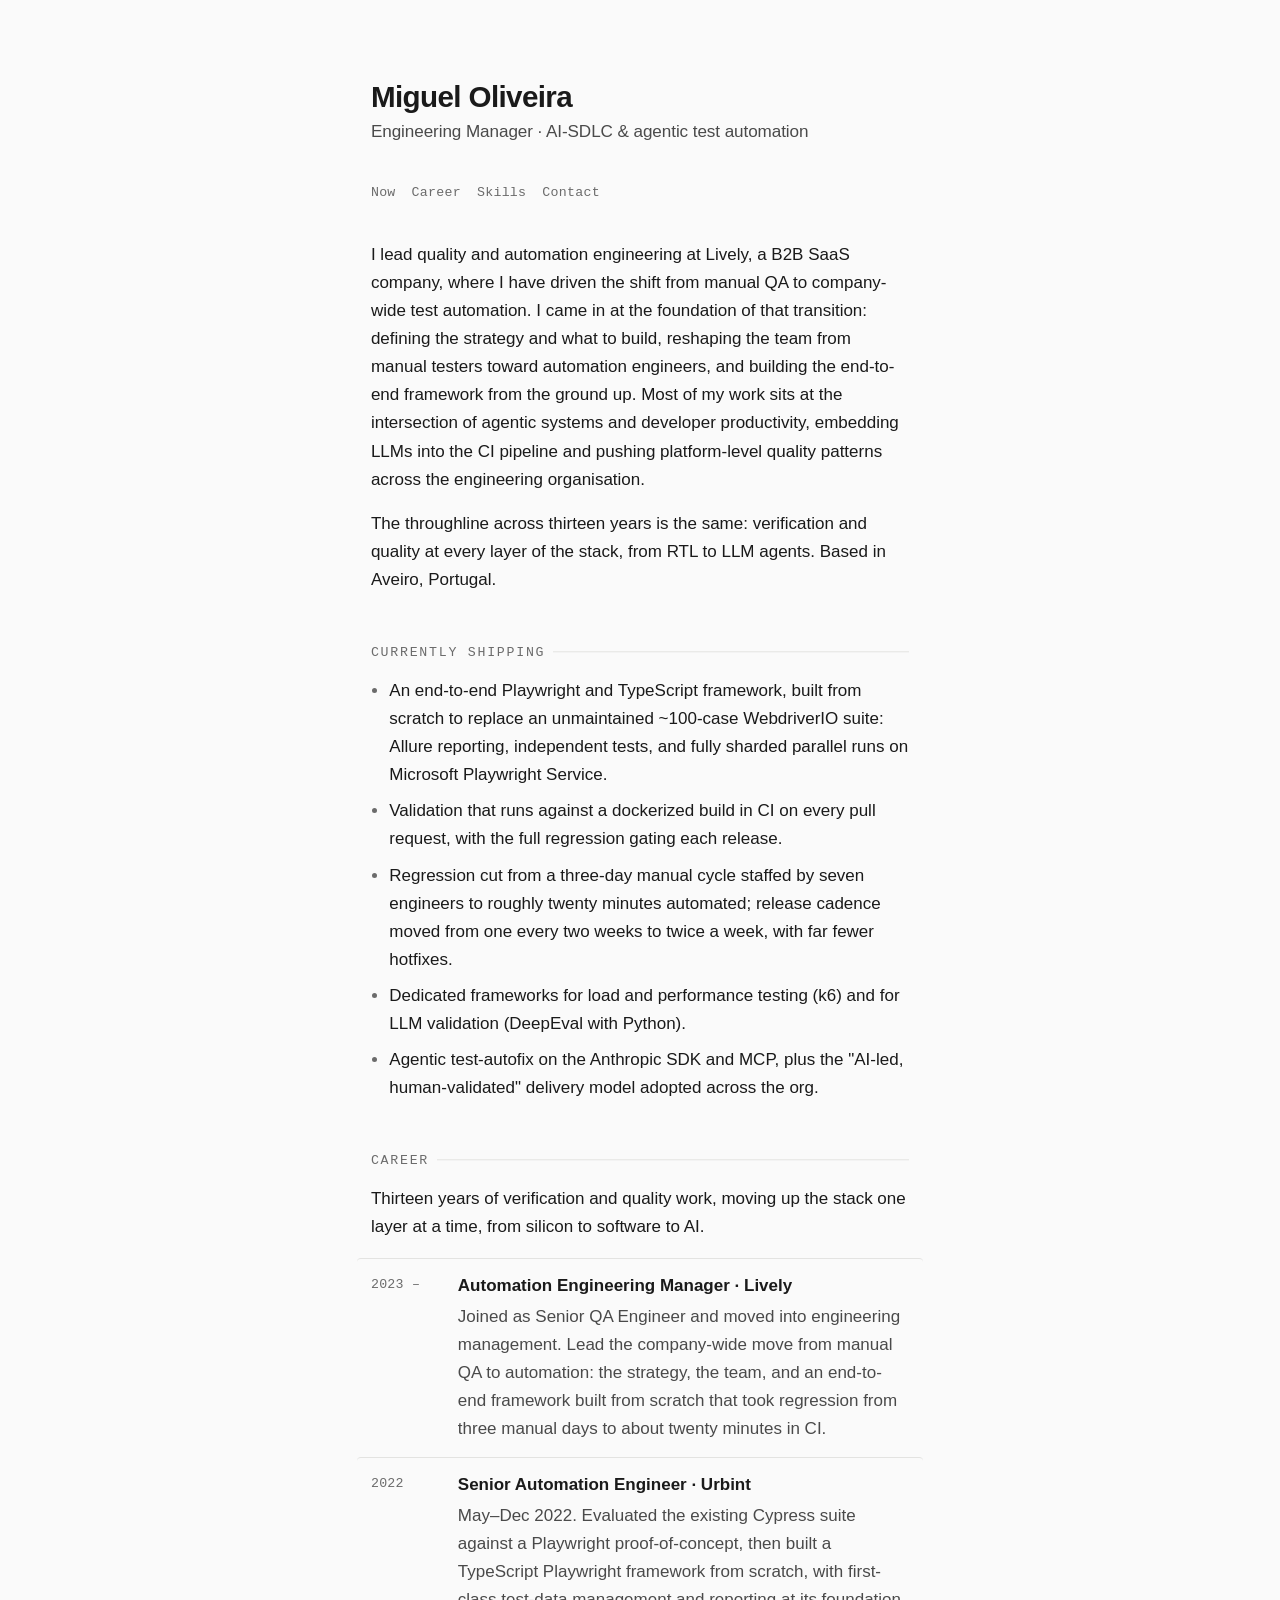
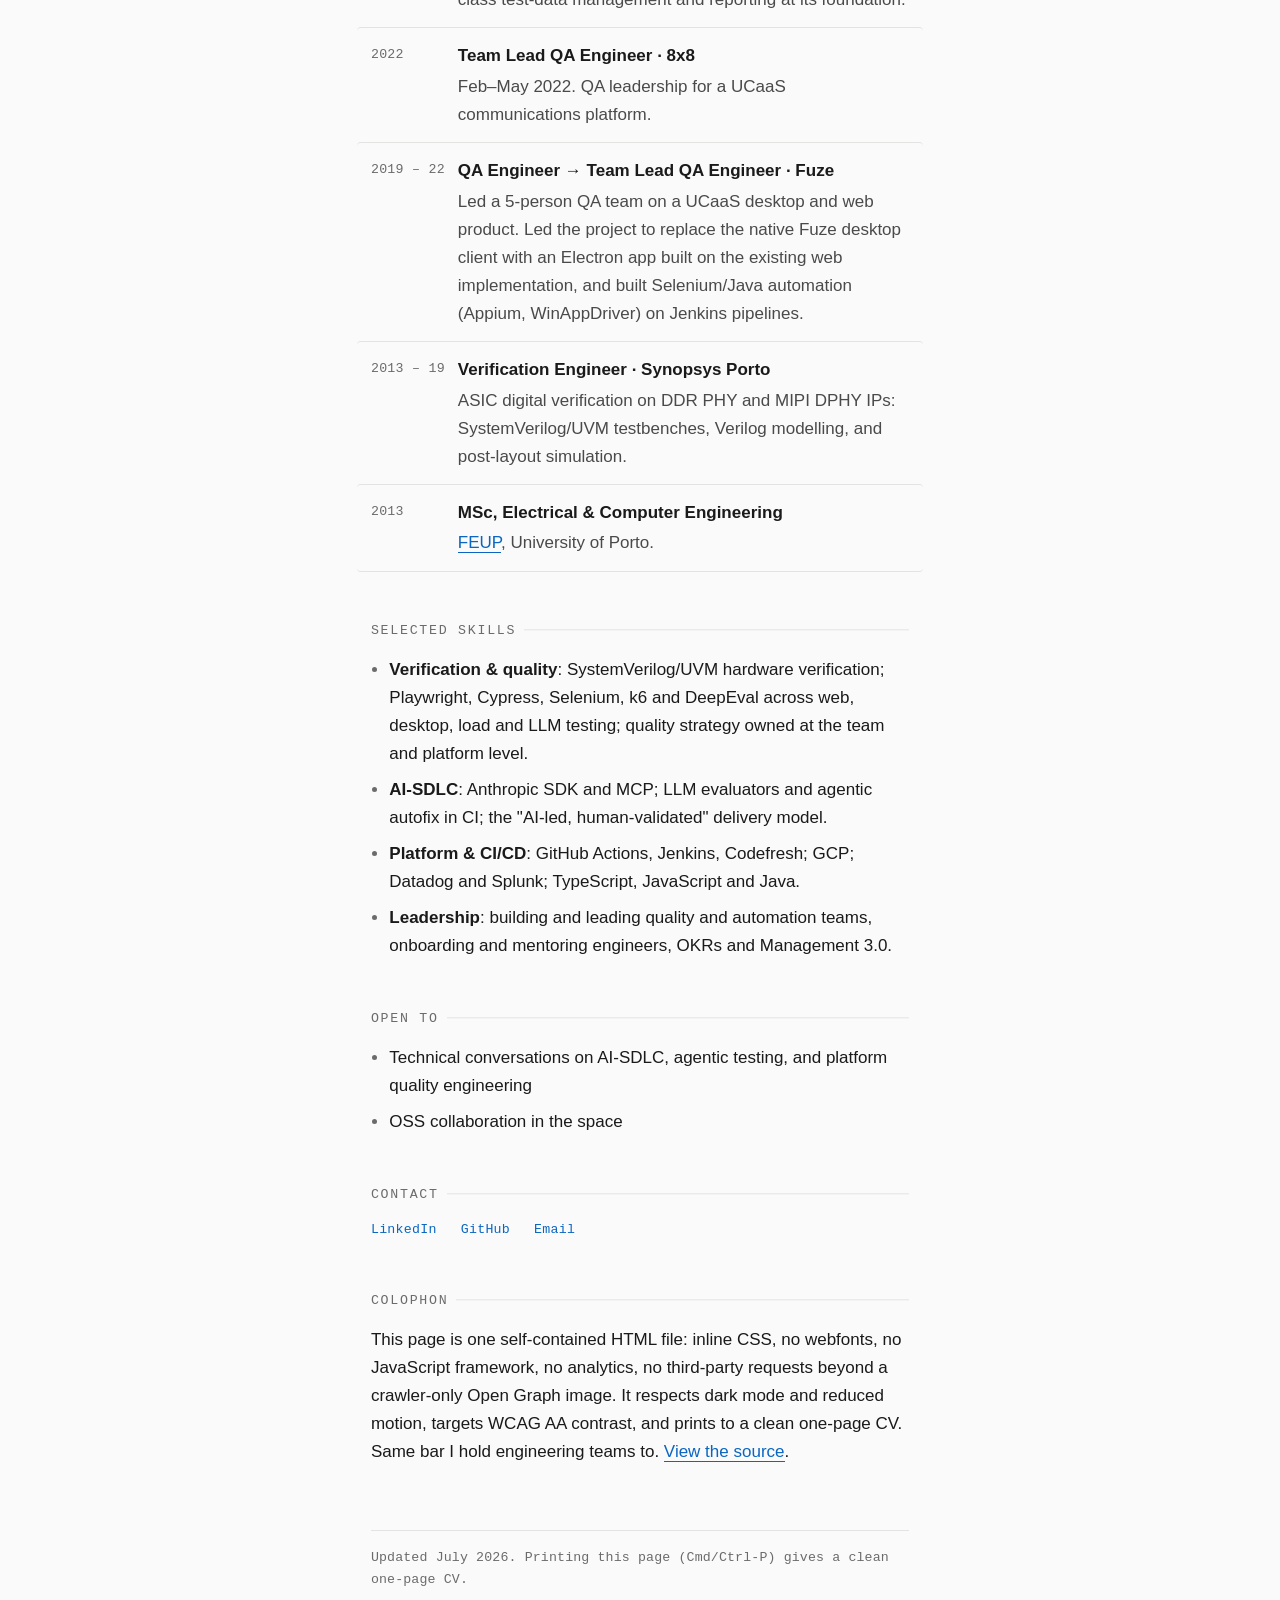
==== commit a82089ac: "Raise the site's craft bar: a11y wayfinding, colophon, contrast Add a skip link and an in-page jump " ====
--- a/index.html
+++ b/index.html
@@ -13,6 +13,7 @@
   <!-- Theme color for mobile browser chrome (light + dark) -->
   <meta name="theme-color" content="#fafafa" media="(prefers-color-scheme: light)">
   <meta name="theme-color" content="#111111" media="(prefers-color-scheme: dark)">
+  <meta name="color-scheme" content="light dark">
 
   <!-- Open Graph -->
   <meta property="og:type" content="profile">
@@ -95,6 +96,22 @@
 
     ::selection { background: var(--selection); }
 
+    /* Skip link: invisible until keyboard focus */
+    .skip-link {
+      position: fixed;
+      top: -3rem;
+      left: var(--space-4);
+      z-index: 10;
+      background: var(--accent);
+      color: #fff;
+      padding: var(--space-2) var(--space-4);
+      border-radius: 4px;
+      font-family: var(--font-mono);
+      font-size: var(--step--1);
+      transition: top 0.2s ease;
+    }
+    .skip-link:focus-visible { top: var(--space-4); }
+
     main {
       max-width: var(--measure);
       margin: 0 auto;
@@ -177,7 +194,19 @@
       html { scroll-behavior: auto; }
     }
 
-    /* 5. Contact row + footer */
+    /* 5. Jump nav + contact row + footer */
+    .jump {
+      display: flex;
+      flex-wrap: wrap;
+      gap: var(--space-2) var(--space-4);
+      margin: 0 0 var(--space-6);
+      font-family: var(--font-mono);
+      font-size: var(--step--1);
+      letter-spacing: 0.02em;
+    }
+    .jump a { color: var(--fg-faint); }
+    .jump a:hover, .jump a:focus-visible { color: var(--accent-strong); }
+
     .contact {
       display: flex;
       flex-wrap: wrap;
@@ -199,6 +228,8 @@
       font-family: var(--font-mono);
       letter-spacing: 0.01em;
     }
+    footer a { color: var(--fg-faint); }
+    footer a:hover, footer a:focus-visible { color: var(--accent-strong); }
 
     /* 6. Craft touch: the career timeline */
     .timeline {
@@ -215,6 +246,15 @@
       margin: 0;
     }
     .timeline li:last-child { border-bottom: 1px solid var(--border); }
+    .timeline li {
+      transition: background-color 0.15s ease;
+      margin-left: calc(-1 * var(--space-3));
+      margin-right: calc(-1 * var(--space-3));
+      padding-left: var(--space-3);
+      padding-right: var(--space-3);
+      border-radius: 4px;
+    }
+    .timeline li:hover { background: var(--bg-subtle); }
     .timeline .when {
       font-family: var(--font-mono);
       font-size: var(--step--1);
@@ -291,16 +331,34 @@
         word-break: break-all;
       }
       .timeline li, h2, footer { break-inside: avoid; }
+      .timeline li:hover { background: none; }
       footer { margin-top: 1.25rem; border-top: 1px solid #999; }
-      .print-hint { display: none; }
+      .print-hint, .skip-link, .no-print { display: none; }
       @page { margin: 1.6cm; }
+    }
+
+    /* 11. Higher-contrast preference */
+    @media (prefers-contrast: more) {
+      :root {
+        --fg-muted: var(--fg);
+        --fg-faint: var(--fg-muted);
+        --border: currentColor;
+      }
+      a { background-size: 100% 1px; }
     }
   </style>
 </head>
 <body>
-  <main>
+  <a class="skip-link" href="#main">Skip to content</a>
+  <main id="main">
     <h1>Miguel Oliveira</h1>
     <p class="role">Engineering Manager · AI-SDLC &amp; agentic test automation</p>
+    <nav class="jump no-print" aria-label="Page sections">
+      <a href="#now">Now</a>
+      <a href="#career">Career</a>
+      <a href="#skills">Skills</a>
+      <a href="#contact">Contact</a>
+    </nav>
 
     <p>
       I lead quality and automation engineering at Lively, a B2B SaaS company, where
@@ -386,8 +444,18 @@
       <a href="mailto:miguelofbc@gmail.com">Email</a>
     </div>
 
+    <h2 id="colophon" class="no-print">Colophon</h2>
+    <p class="no-print">
+      This page is one self-contained HTML file: inline CSS, no webfonts, no
+      JavaScript framework, no analytics, no third-party requests beyond a
+      crawler-only Open Graph image. It respects dark mode and reduced
+      motion, targets WCAG AA contrast, and prints to a clean one-page CV.
+      Same bar I hold engineering teams to.
+      <a href="https://github.com/miguelofbc/miguelofbc.github.io">View the source</a>.
+    </p>
+
     <footer>
-      Updated June 2026.<span class="print-hint"> Printing this page (Cmd/Ctrl-P) gives a clean one-page CV.</span>
+      Updated July 2026.<span class="print-hint"> Printing this page (Cmd/Ctrl-P) gives a clean one-page CV.</span>
     </footer>
   </main>
 
@@ -401,6 +469,10 @@
     "email": "mailto:miguelofbc@gmail.com",
     "jobTitle": "Engineering Manager",
     "description": "Engineering Manager building AI-SDLC and agentic test automation in production SaaS.",
+    "worksFor": {
+      "@type": "Organization",
+      "name": "Lively"
+    },
     "address": {
       "@type": "PostalAddress",
       "addressLocality": "Aveiro",
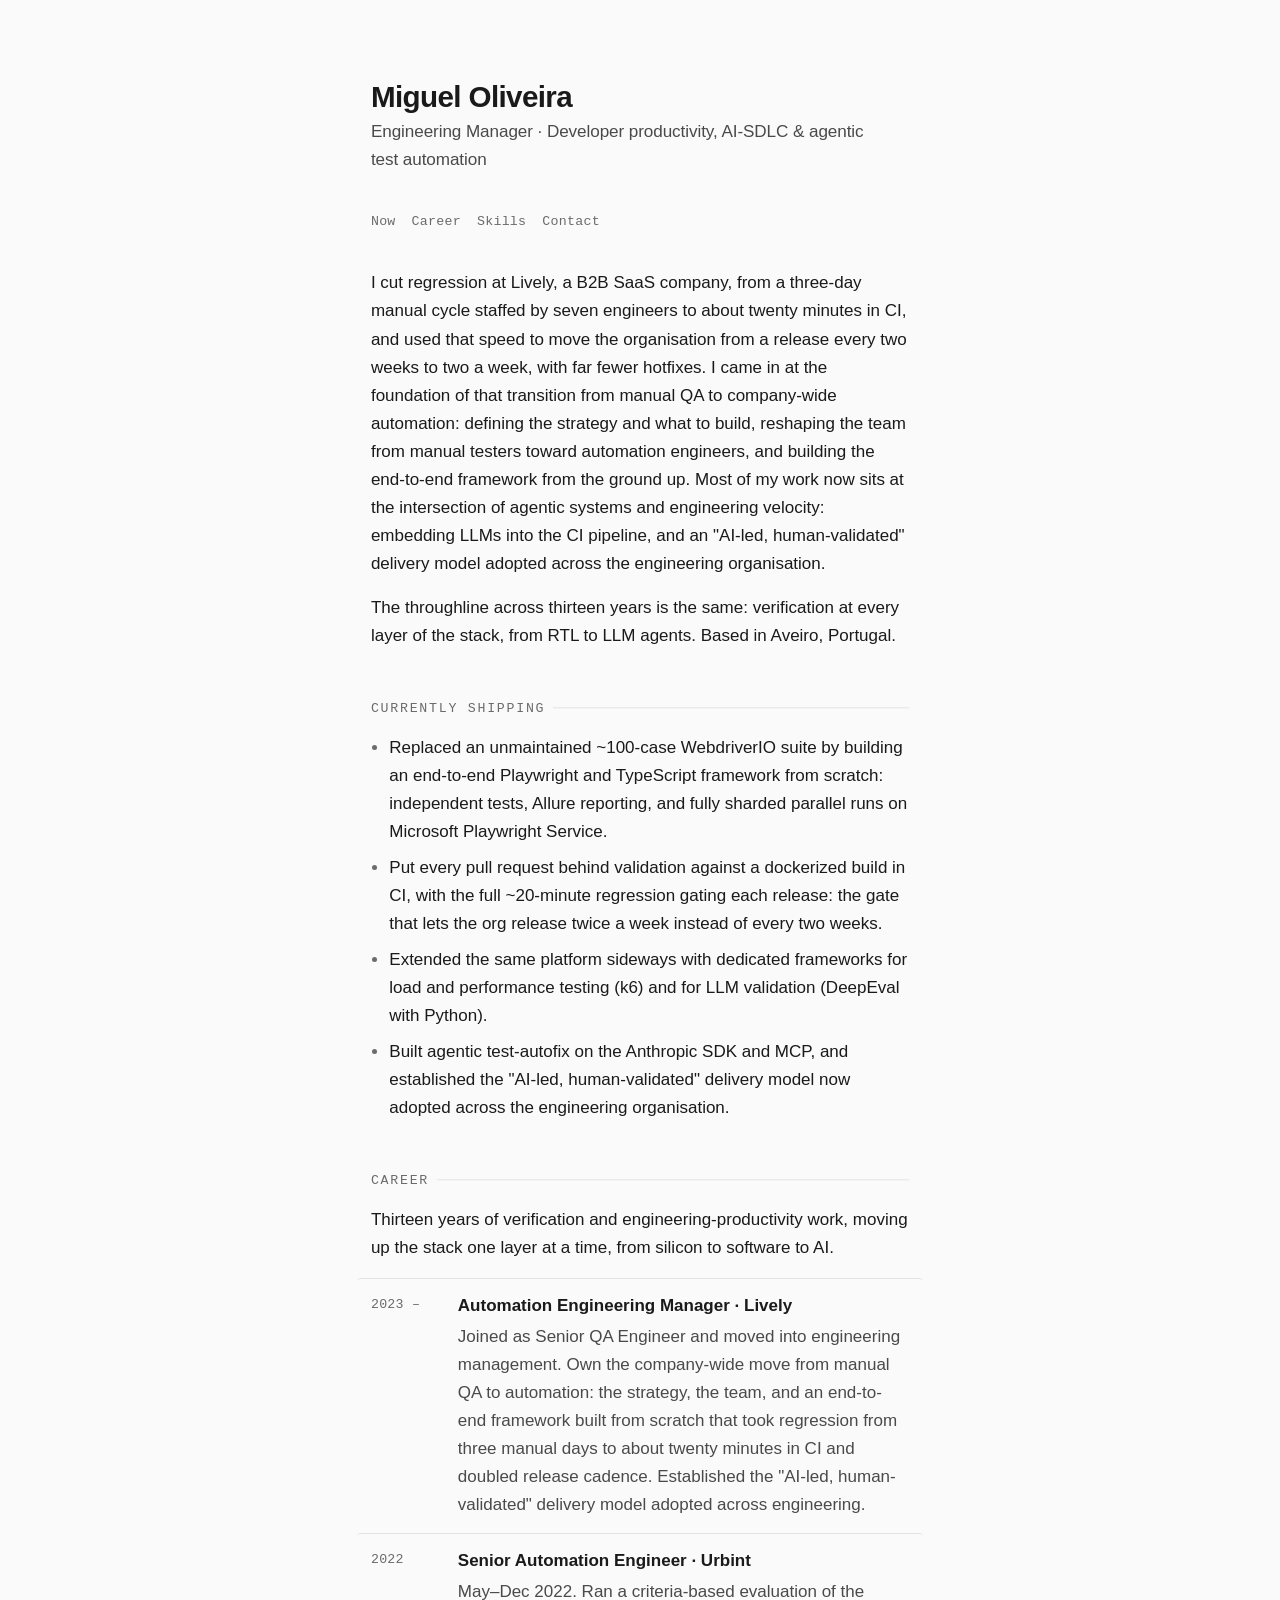
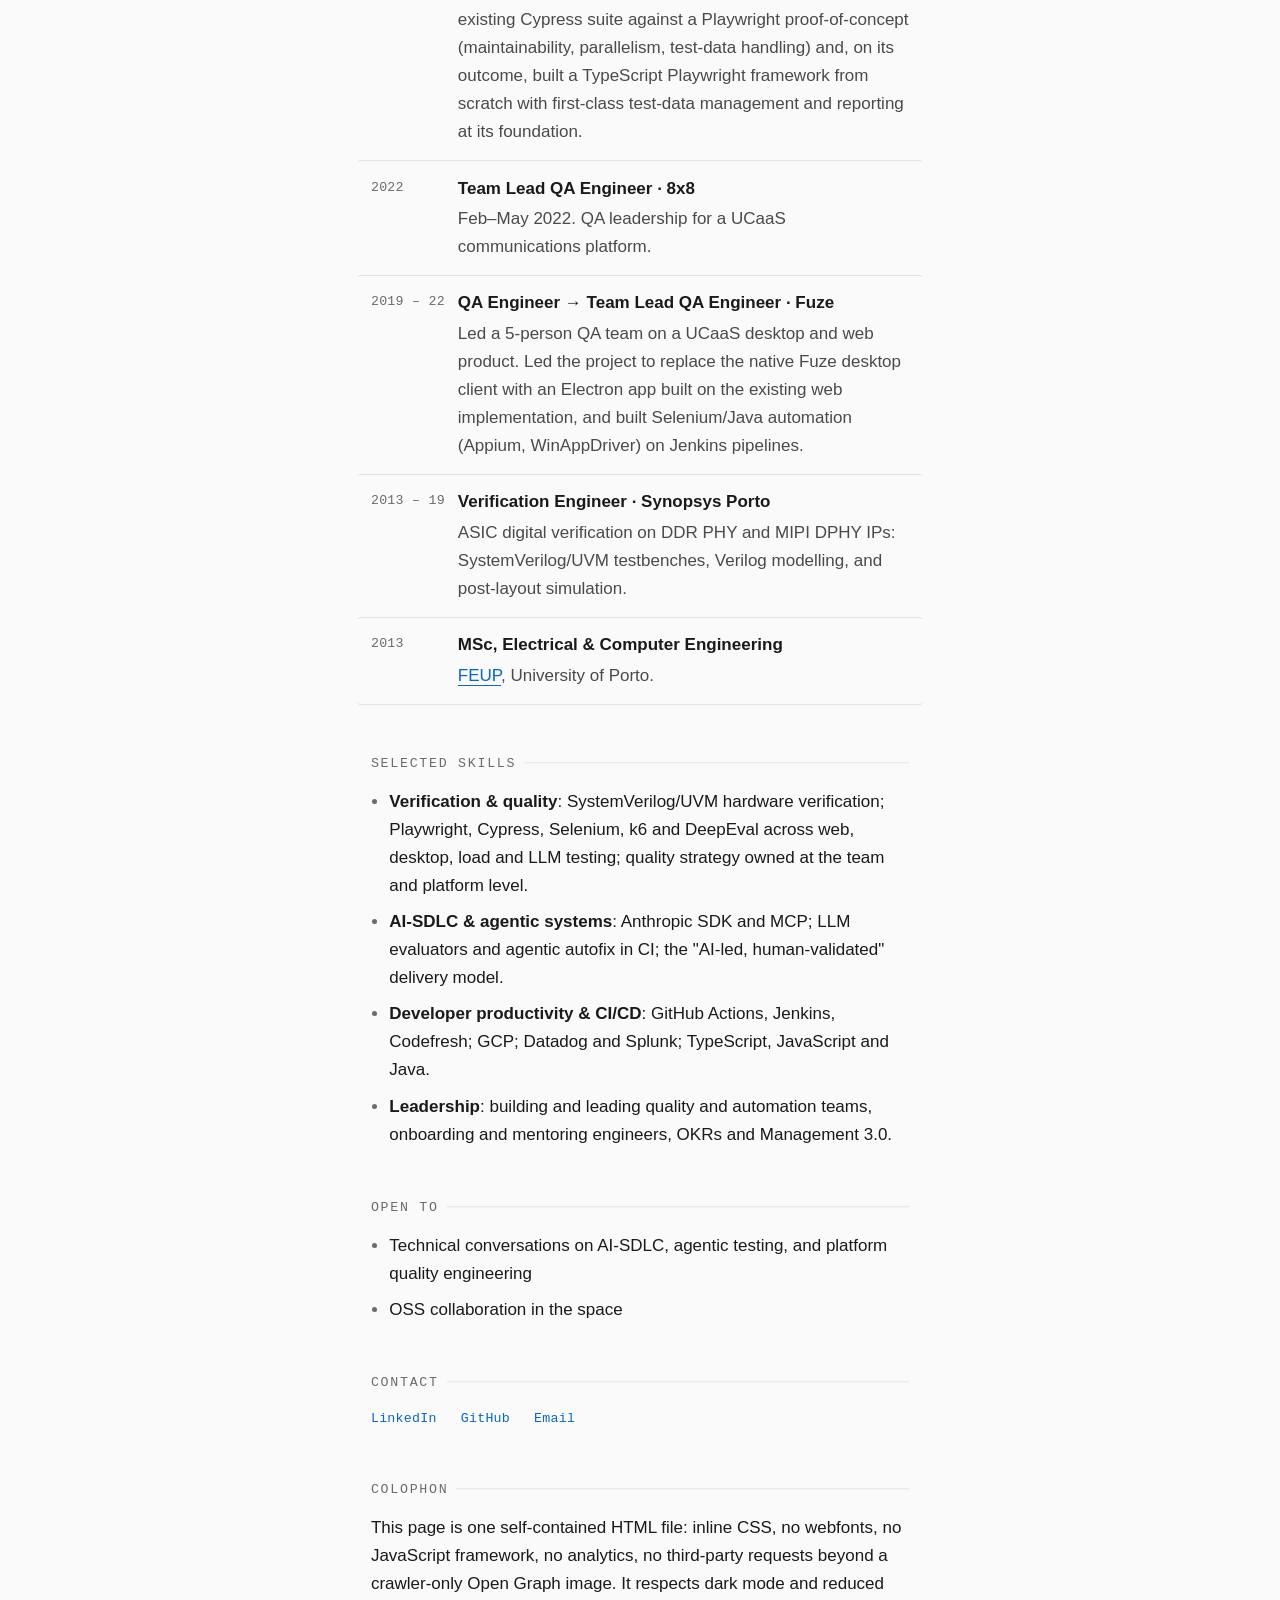
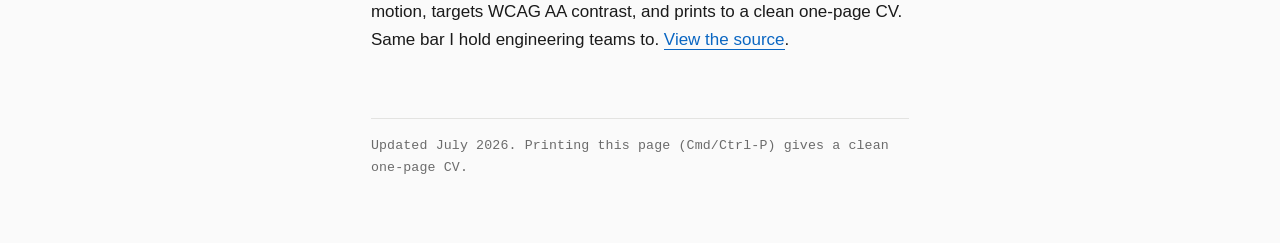
==== commit 55146b4d: "Reposition site copy toward developer productivity / EngProd framing Lead the intro with the measure" ====
--- a/index.html
+++ b/index.html
@@ -4,8 +4,8 @@
   <meta charset="utf-8">
   <meta name="viewport" content="width=device-width, initial-scale=1">
 
-  <title>Miguel Oliveira · Engineering Manager · AI-SDLC</title>
-  <meta name="description" content="Engineering Manager building AI-SDLC and agentic test automation in production SaaS. Thirteen years of verification and quality work, from RTL to LLM agents. Aveiro, Portugal.">
+  <title>Miguel Oliveira · Engineering Manager · Developer Productivity & AI-SDLC</title>
+  <meta name="description" content="Engineering Manager building developer productivity, AI-SDLC and agentic test automation in production SaaS. Thirteen years of verification work, from RTL to LLM agents. Aveiro, Portugal.">
   <meta name="author" content="Miguel Oliveira">
   <meta name="robots" content="index, follow">
   <link rel="canonical" href="https://miguelofbc.github.io/">
@@ -17,8 +17,8 @@
 
   <!-- Open Graph -->
   <meta property="og:type" content="profile">
-  <meta property="og:title" content="Miguel Oliveira · Engineering Manager · AI-SDLC">
-  <meta property="og:description" content="Verification and quality at every layer of the stack, from RTL to LLM agents. Aveiro, Portugal.">
+  <meta property="og:title" content="Miguel Oliveira · Engineering Manager · Developer Productivity & AI-SDLC">
+  <meta property="og:description" content="Verification and engineering velocity at every layer of the stack, from RTL to LLM agents. Aveiro, Portugal.">
   <meta property="og:url" content="https://miguelofbc.github.io/">
   <meta property="og:site_name" content="Miguel Oliveira">
   <meta property="og:locale" content="en_US">
@@ -31,8 +31,8 @@
 
   <!-- Twitter Card -->
   <meta name="twitter:card" content="summary_large_image">
-  <meta name="twitter:title" content="Miguel Oliveira · Engineering Manager · AI-SDLC">
-  <meta name="twitter:description" content="Verification and quality at every layer of the stack, from RTL to LLM agents. Aveiro, Portugal.">
+  <meta name="twitter:title" content="Miguel Oliveira · Engineering Manager · Developer Productivity & AI-SDLC">
+  <meta name="twitter:description" content="Verification and engineering velocity at every layer of the stack, from RTL to LLM agents. Aveiro, Portugal.">
   <meta name="twitter:image" content="https://miguelofbc.github.io/assets/og.png">
 
   <!-- Inline SVG favicon (no extra request, no 404) -->
@@ -352,7 +352,7 @@
   <a class="skip-link" href="#main">Skip to content</a>
   <main id="main">
     <h1>Miguel Oliveira</h1>
-    <p class="role">Engineering Manager · AI-SDLC &amp; agentic test automation</p>
+    <p class="role">Engineering Manager · Developer productivity, AI-SDLC &amp; agentic test automation</p>
     <nav class="jump no-print" aria-label="Page sections">
       <a href="#now">Now</a>
       <a href="#career">Career</a>
@@ -361,45 +361,46 @@
     </nav>
 
     <p>
-      I lead quality and automation engineering at Lively, a B2B SaaS company, where
-      I have driven the shift from manual QA to company-wide test automation. I came
-      in at the foundation of that transition: defining the strategy and what to
-      build, reshaping the team from manual testers toward automation engineers, and
-      building the end-to-end framework from the ground up. Most of my work sits at
-      the intersection of agentic systems and developer productivity, embedding LLMs
-      into the CI pipeline and pushing platform-level quality patterns across the
-      engineering organisation.
+      I cut regression at Lively, a B2B SaaS company, from a three-day manual cycle
+      staffed by seven engineers to about twenty minutes in CI, and used that speed
+      to move the organisation from a release every two weeks to two a week, with far
+      fewer hotfixes. I came in at the foundation of that transition from manual QA
+      to company-wide automation: defining the strategy and what to build, reshaping
+      the team from manual testers toward automation engineers, and building the
+      end-to-end framework from the ground up. Most of my work now sits at the
+      intersection of agentic systems and engineering velocity: embedding LLMs into
+      the CI pipeline, and an "AI-led, human-validated" delivery model adopted
+      across the engineering organisation.
     </p>
 
     <p>
-      The throughline across thirteen years is the same: verification and quality at
-      every layer of the stack, from RTL to LLM agents. Based in Aveiro, Portugal.
+      The throughline across thirteen years is the same: verification at every layer
+      of the stack, from RTL to LLM agents. Based in Aveiro, Portugal.
     </p>
 
     <h2 id="now">Currently shipping</h2>
     <ul>
-      <li>An end-to-end Playwright and TypeScript framework, built from scratch to replace an unmaintained ~100-case WebdriverIO suite: Allure reporting, independent tests, and fully sharded parallel runs on Microsoft Playwright Service.</li>
-      <li>Validation that runs against a dockerized build in CI on every pull request, with the full regression gating each release.</li>
-      <li>Regression cut from a three-day manual cycle staffed by seven engineers to roughly twenty minutes automated; release cadence moved from one every two weeks to twice a week, with far fewer hotfixes.</li>
-      <li>Dedicated frameworks for load and performance testing (k6) and for LLM validation (DeepEval with Python).</li>
-      <li>Agentic test-autofix on the Anthropic SDK and MCP, plus the "AI-led, human-validated" delivery model adopted across the org.</li>
+      <li>Replaced an unmaintained ~100-case WebdriverIO suite by building an end-to-end Playwright and TypeScript framework from scratch: independent tests, Allure reporting, and fully sharded parallel runs on Microsoft Playwright Service.</li>
+      <li>Put every pull request behind validation against a dockerized build in CI, with the full ~20-minute regression gating each release: the gate that lets the org release twice a week instead of every two weeks.</li>
+      <li>Extended the same platform sideways with dedicated frameworks for load and performance testing (k6) and for LLM validation (DeepEval with Python).</li>
+      <li>Built agentic test-autofix on the Anthropic SDK and MCP, and established the "AI-led, human-validated" delivery model now adopted across the engineering organisation.</li>
     </ul>
 
     <h2 id="career">Career</h2>
     <p>
-      Thirteen years of verification and quality work, moving up the stack one layer
-      at a time, from silicon to software to AI.
+      Thirteen years of verification and engineering-productivity work, moving up
+      the stack one layer at a time, from silicon to software to AI.
     </p>
     <ul class="timeline">
       <li>
         <span class="when">2023 –</span>
         <p class="what"><strong>Automation Engineering Manager · Lively</strong>
-          <span class="detail">Joined as Senior QA Engineer and moved into engineering management. Lead the company-wide move from manual QA to automation: the strategy, the team, and an end-to-end framework built from scratch that took regression from three manual days to about twenty minutes in CI.</span></p>
+          <span class="detail">Joined as Senior QA Engineer and moved into engineering management. Own the company-wide move from manual QA to automation: the strategy, the team, and an end-to-end framework built from scratch that took regression from three manual days to about twenty minutes in CI and doubled release cadence. Established the "AI-led, human-validated" delivery model adopted across engineering.</span></p>
       </li>
       <li>
         <span class="when">2022</span>
         <p class="what"><strong>Senior Automation Engineer · Urbint</strong>
-          <span class="detail">May–Dec 2022. Evaluated the existing Cypress suite against a Playwright proof-of-concept, then built a TypeScript Playwright framework from scratch, with first-class test-data management and reporting at its foundation.</span></p>
+          <span class="detail">May–Dec 2022. Ran a criteria-based evaluation of the existing Cypress suite against a Playwright proof-of-concept (maintainability, parallelism, test-data handling) and, on its outcome, built a TypeScript Playwright framework from scratch with first-class test-data management and reporting at its foundation.</span></p>
       </li>
       <li>
         <span class="when">2022</span>
@@ -426,8 +427,8 @@
     <h2 id="skills">Selected skills</h2>
     <ul>
       <li><strong>Verification &amp; quality</strong>: SystemVerilog/UVM hardware verification; Playwright, Cypress, Selenium, k6 and DeepEval across web, desktop, load and LLM testing; quality strategy owned at the team and platform level.</li>
-      <li><strong>AI-SDLC</strong>: Anthropic SDK and MCP; LLM evaluators and agentic autofix in CI; the "AI-led, human-validated" delivery model.</li>
-      <li><strong>Platform &amp; CI/CD</strong>: GitHub Actions, Jenkins, Codefresh; GCP; Datadog and Splunk; TypeScript, JavaScript and Java.</li>
+      <li><strong>AI-SDLC &amp; agentic systems</strong>: Anthropic SDK and MCP; LLM evaluators and agentic autofix in CI; the "AI-led, human-validated" delivery model.</li>
+      <li><strong>Developer productivity &amp; CI/CD</strong>: GitHub Actions, Jenkins, Codefresh; GCP; Datadog and Splunk; TypeScript, JavaScript and Java.</li>
       <li><strong>Leadership</strong>: building and leading quality and automation teams, onboarding and mentoring engineers, OKRs and Management 3.0.</li>
     </ul>
 
@@ -468,7 +469,7 @@
     "image": "https://miguelofbc.github.io/assets/og.png",
     "email": "mailto:miguelofbc@gmail.com",
     "jobTitle": "Engineering Manager",
-    "description": "Engineering Manager building AI-SDLC and agentic test automation in production SaaS.",
+    "description": "Engineering Manager building developer productivity, AI-SDLC and agentic test automation in production SaaS.",
     "worksFor": {
       "@type": "Organization",
       "name": "Lively"
@@ -485,6 +486,8 @@
     },
     "knowsAbout": [
       "AI-SDLC",
+      "Developer productivity",
+      "Engineering productivity",
       "Agentic test automation",
       "Software quality engineering",
       "Hardware verification",
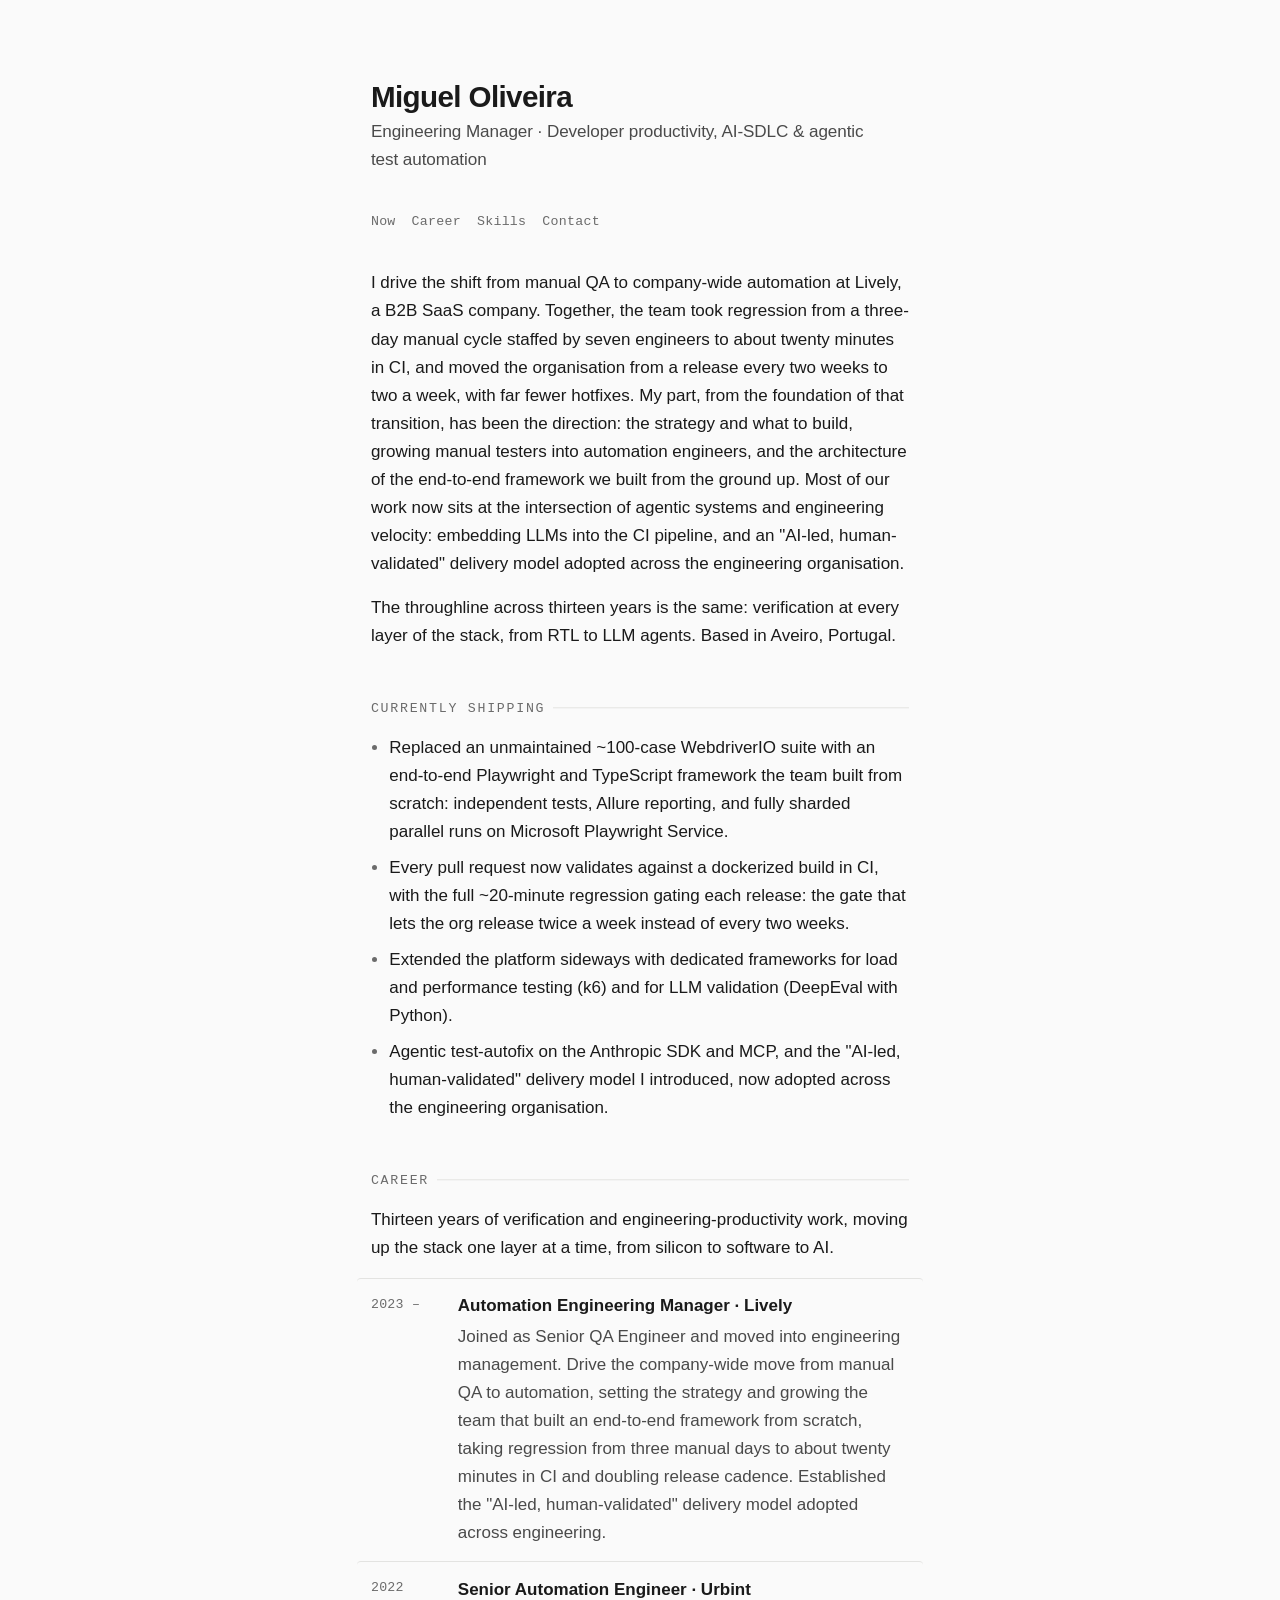
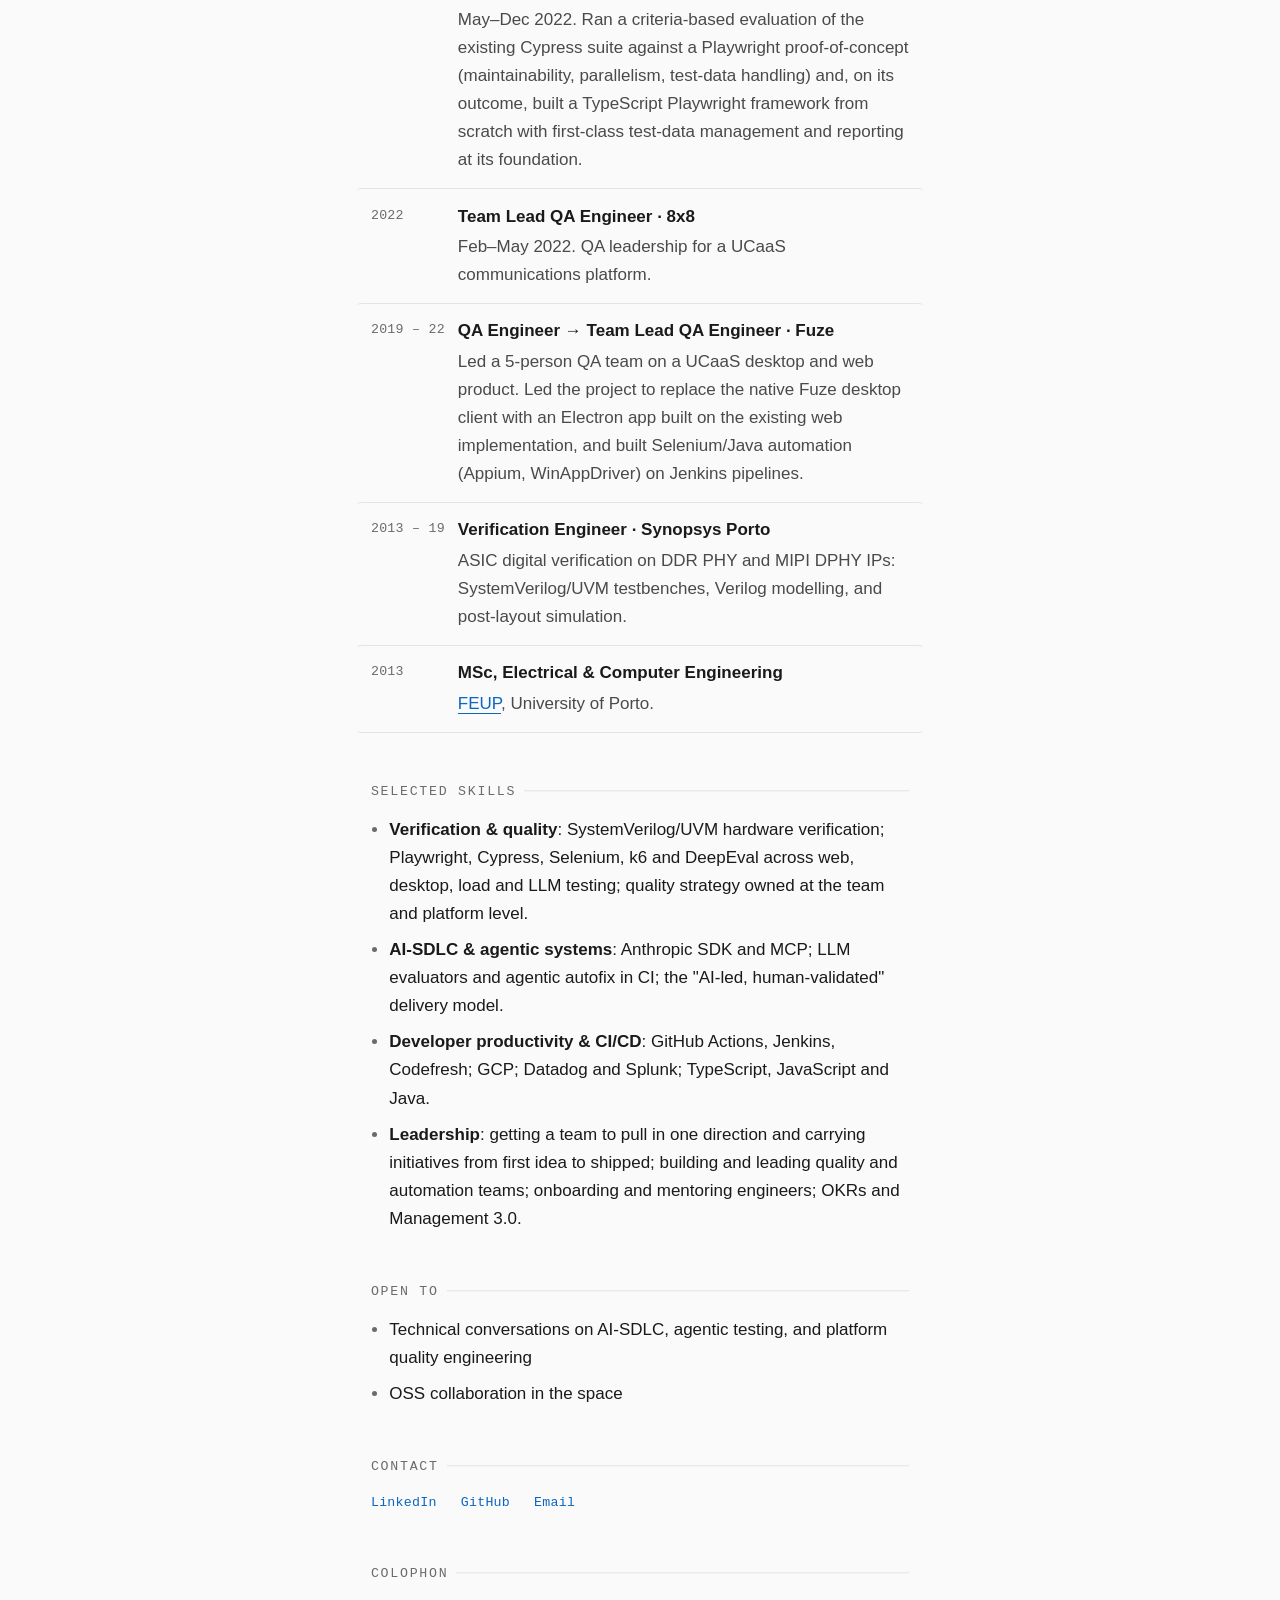
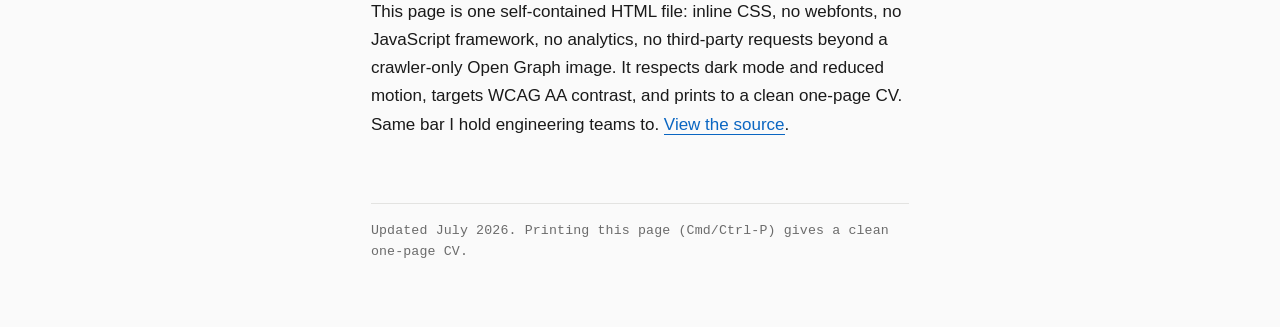
==== commit 4f2fc55b: "Credit the team in the Lively story; add end-to-end initiative leadership Reframe the intro and Live" ====
--- a/index.html
+++ b/index.html
@@ -361,16 +361,17 @@
     </nav>
 
     <p>
-      I cut regression at Lively, a B2B SaaS company, from a three-day manual cycle
-      staffed by seven engineers to about twenty minutes in CI, and used that speed
-      to move the organisation from a release every two weeks to two a week, with far
-      fewer hotfixes. I came in at the foundation of that transition from manual QA
-      to company-wide automation: defining the strategy and what to build, reshaping
-      the team from manual testers toward automation engineers, and building the
-      end-to-end framework from the ground up. Most of my work now sits at the
-      intersection of agentic systems and engineering velocity: embedding LLMs into
-      the CI pipeline, and an "AI-led, human-validated" delivery model adopted
-      across the engineering organisation.
+      I drive the shift from manual QA to company-wide automation at Lively, a B2B
+      SaaS company. Together, the team took regression from a three-day manual cycle
+      staffed by seven engineers to about twenty minutes in CI, and moved the
+      organisation from a release every two weeks to two a week, with far fewer
+      hotfixes. My part, from the foundation of that transition, has been the
+      direction: the strategy and what to build, growing manual testers into
+      automation engineers, and the architecture of the end-to-end framework we
+      built from the ground up. Most of our work now sits at the intersection of
+      agentic systems and engineering velocity: embedding LLMs into the CI pipeline,
+      and an "AI-led, human-validated" delivery model adopted across the
+      engineering organisation.
     </p>
 
     <p>
@@ -380,10 +381,10 @@
 
     <h2 id="now">Currently shipping</h2>
     <ul>
-      <li>Replaced an unmaintained ~100-case WebdriverIO suite by building an end-to-end Playwright and TypeScript framework from scratch: independent tests, Allure reporting, and fully sharded parallel runs on Microsoft Playwright Service.</li>
-      <li>Put every pull request behind validation against a dockerized build in CI, with the full ~20-minute regression gating each release: the gate that lets the org release twice a week instead of every two weeks.</li>
-      <li>Extended the same platform sideways with dedicated frameworks for load and performance testing (k6) and for LLM validation (DeepEval with Python).</li>
-      <li>Built agentic test-autofix on the Anthropic SDK and MCP, and established the "AI-led, human-validated" delivery model now adopted across the engineering organisation.</li>
+      <li>Replaced an unmaintained ~100-case WebdriverIO suite with an end-to-end Playwright and TypeScript framework the team built from scratch: independent tests, Allure reporting, and fully sharded parallel runs on Microsoft Playwright Service.</li>
+      <li>Every pull request now validates against a dockerized build in CI, with the full ~20-minute regression gating each release: the gate that lets the org release twice a week instead of every two weeks.</li>
+      <li>Extended the platform sideways with dedicated frameworks for load and performance testing (k6) and for LLM validation (DeepEval with Python).</li>
+      <li>Agentic test-autofix on the Anthropic SDK and MCP, and the "AI-led, human-validated" delivery model I introduced, now adopted across the engineering organisation.</li>
     </ul>
 
     <h2 id="career">Career</h2>
@@ -395,7 +396,7 @@
       <li>
         <span class="when">2023 –</span>
         <p class="what"><strong>Automation Engineering Manager · Lively</strong>
-          <span class="detail">Joined as Senior QA Engineer and moved into engineering management. Own the company-wide move from manual QA to automation: the strategy, the team, and an end-to-end framework built from scratch that took regression from three manual days to about twenty minutes in CI and doubled release cadence. Established the "AI-led, human-validated" delivery model adopted across engineering.</span></p>
+          <span class="detail">Joined as Senior QA Engineer and moved into engineering management. Drive the company-wide move from manual QA to automation, setting the strategy and growing the team that built an end-to-end framework from scratch, taking regression from three manual days to about twenty minutes in CI and doubling release cadence. Established the "AI-led, human-validated" delivery model adopted across engineering.</span></p>
       </li>
       <li>
         <span class="when">2022</span>
@@ -429,7 +430,7 @@
       <li><strong>Verification &amp; quality</strong>: SystemVerilog/UVM hardware verification; Playwright, Cypress, Selenium, k6 and DeepEval across web, desktop, load and LLM testing; quality strategy owned at the team and platform level.</li>
       <li><strong>AI-SDLC &amp; agentic systems</strong>: Anthropic SDK and MCP; LLM evaluators and agentic autofix in CI; the "AI-led, human-validated" delivery model.</li>
       <li><strong>Developer productivity &amp; CI/CD</strong>: GitHub Actions, Jenkins, Codefresh; GCP; Datadog and Splunk; TypeScript, JavaScript and Java.</li>
-      <li><strong>Leadership</strong>: building and leading quality and automation teams, onboarding and mentoring engineers, OKRs and Management 3.0.</li>
+      <li><strong>Leadership</strong>: getting a team to pull in one direction and carrying initiatives from first idea to shipped; building and leading quality and automation teams; onboarding and mentoring engineers; OKRs and Management 3.0.</li>
     </ul>
 
     <h2 id="open-to">Open to</h2>
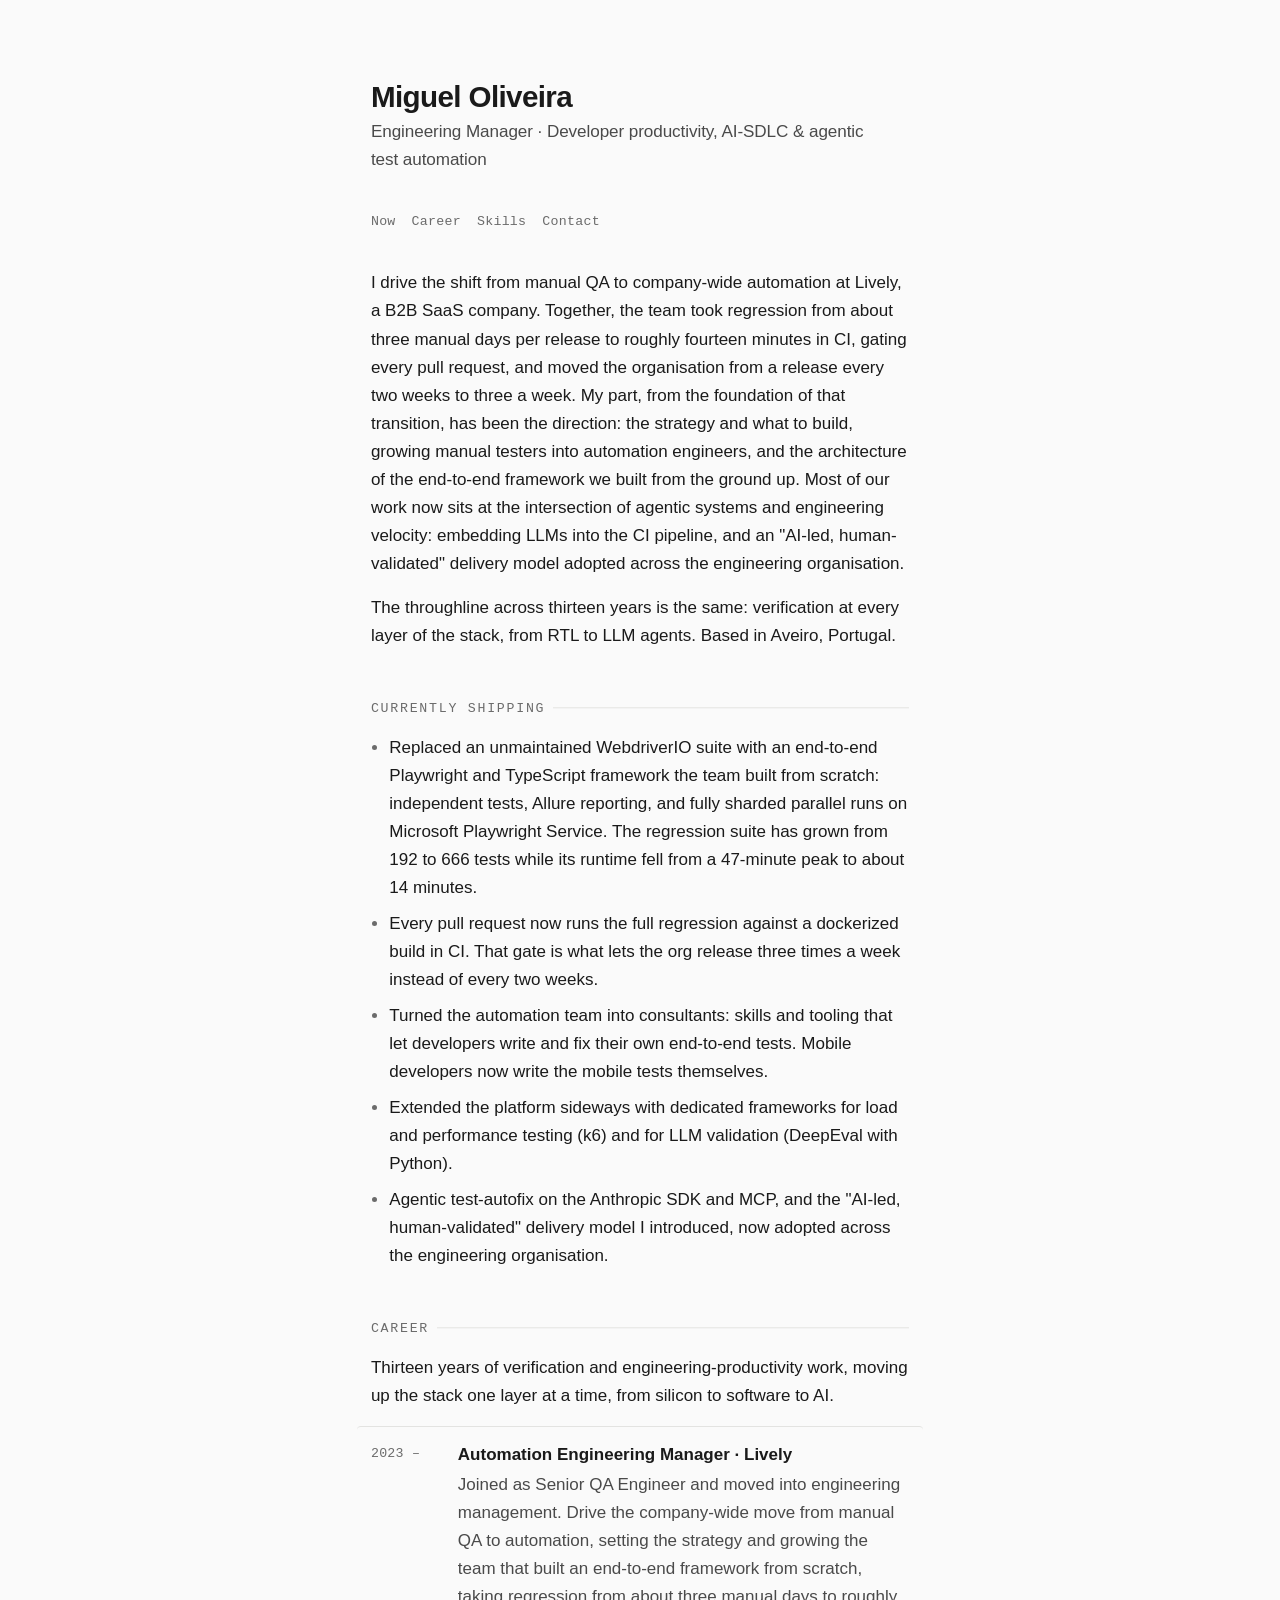
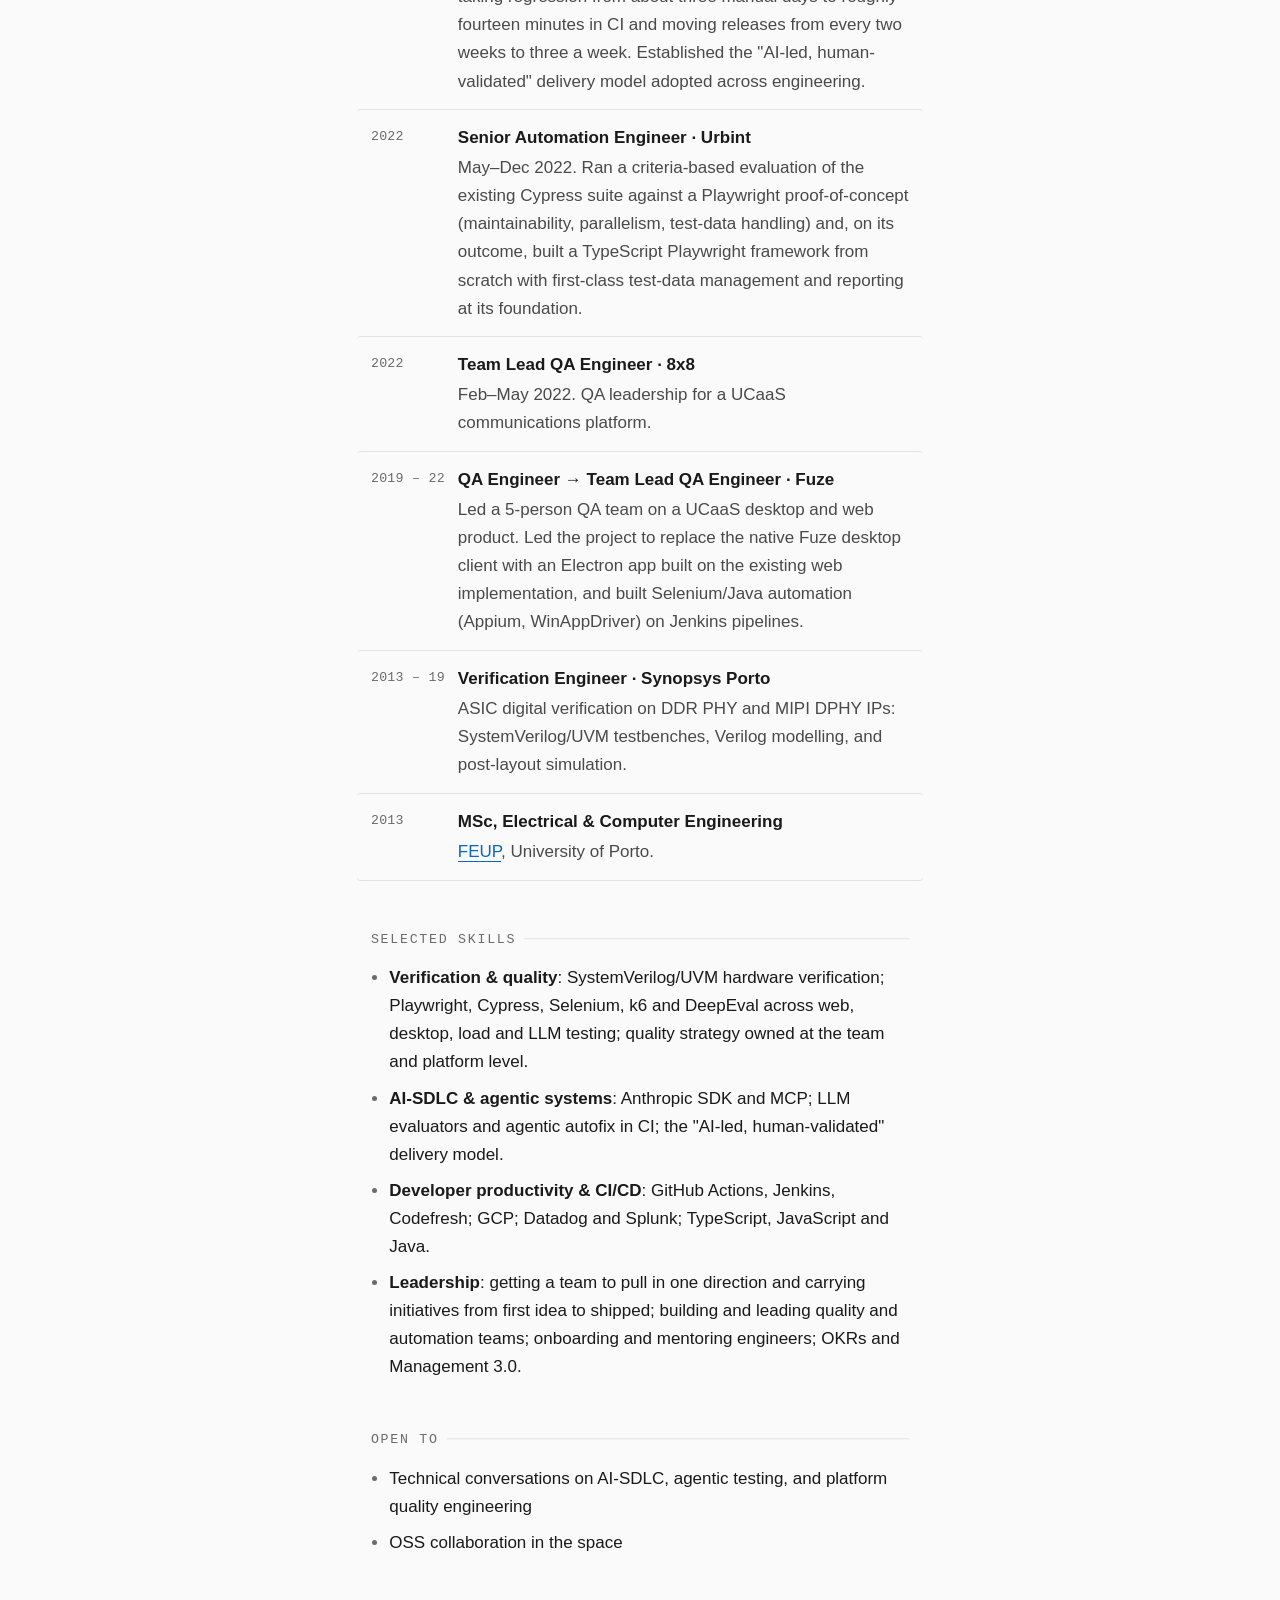
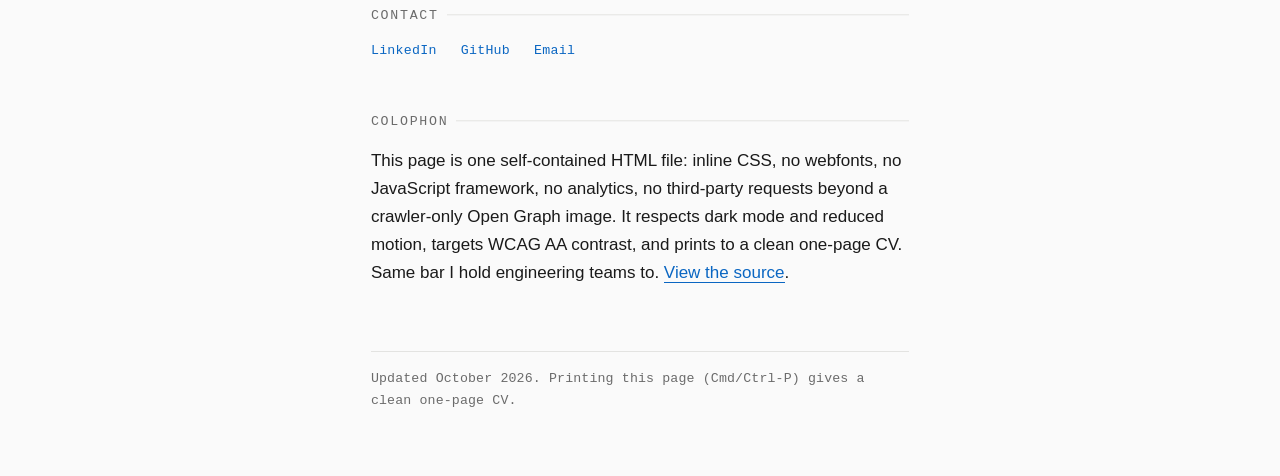
==== commit ca641111: "Update Lively figures: 14-minute regression gate, three releases a week, suite growth Co-Authored-By" ====
--- a/index.html
+++ b/index.html
@@ -362,10 +362,10 @@
 
     <p>
       I drive the shift from manual QA to company-wide automation at Lively, a B2B
-      SaaS company. Together, the team took regression from a three-day manual cycle
-      staffed by seven engineers to about twenty minutes in CI, and moved the
-      organisation from a release every two weeks to two a week, with far fewer
-      hotfixes. My part, from the foundation of that transition, has been the
+      SaaS company. Together, the team took regression from about three manual days
+      per release to roughly fourteen minutes in CI, gating every pull request, and
+      moved the organisation from a release every two weeks to three a week.
+      My part, from the foundation of that transition, has been the
       direction: the strategy and what to build, growing manual testers into
       automation engineers, and the architecture of the end-to-end framework we
       built from the ground up. Most of our work now sits at the intersection of
@@ -381,8 +381,9 @@
 
     <h2 id="now">Currently shipping</h2>
     <ul>
-      <li>Replaced an unmaintained ~100-case WebdriverIO suite with an end-to-end Playwright and TypeScript framework the team built from scratch: independent tests, Allure reporting, and fully sharded parallel runs on Microsoft Playwright Service.</li>
-      <li>Every pull request now validates against a dockerized build in CI, with the full ~20-minute regression gating each release: the gate that lets the org release twice a week instead of every two weeks.</li>
+      <li>Replaced an unmaintained WebdriverIO suite with an end-to-end Playwright and TypeScript framework the team built from scratch: independent tests, Allure reporting, and fully sharded parallel runs on Microsoft Playwright Service. The regression suite has grown from 192 to 666 tests while its runtime fell from a 47-minute peak to about 14 minutes.</li>
+      <li>Every pull request now runs the full regression against a dockerized build in CI. That gate is what lets the org release three times a week instead of every two weeks.</li>
+      <li>Turned the automation team into consultants: skills and tooling that let developers write and fix their own end-to-end tests. Mobile developers now write the mobile tests themselves.</li>
       <li>Extended the platform sideways with dedicated frameworks for load and performance testing (k6) and for LLM validation (DeepEval with Python).</li>
       <li>Agentic test-autofix on the Anthropic SDK and MCP, and the "AI-led, human-validated" delivery model I introduced, now adopted across the engineering organisation.</li>
     </ul>
@@ -396,7 +397,7 @@
       <li>
         <span class="when">2023 –</span>
         <p class="what"><strong>Automation Engineering Manager · Lively</strong>
-          <span class="detail">Joined as Senior QA Engineer and moved into engineering management. Drive the company-wide move from manual QA to automation, setting the strategy and growing the team that built an end-to-end framework from scratch, taking regression from three manual days to about twenty minutes in CI and doubling release cadence. Established the "AI-led, human-validated" delivery model adopted across engineering.</span></p>
+          <span class="detail">Joined as Senior QA Engineer and moved into engineering management. Drive the company-wide move from manual QA to automation, setting the strategy and growing the team that built an end-to-end framework from scratch, taking regression from about three manual days to roughly fourteen minutes in CI and moving releases from every two weeks to three a week. Established the "AI-led, human-validated" delivery model adopted across engineering.</span></p>
       </li>
       <li>
         <span class="when">2022</span>
@@ -457,7 +458,7 @@
     </p>
 
     <footer>
-      Updated July 2026.<span class="print-hint"> Printing this page (Cmd/Ctrl-P) gives a clean one-page CV.</span>
+      Updated October 2026.<span class="print-hint"> Printing this page (Cmd/Ctrl-P) gives a clean one-page CV.</span>
     </footer>
   </main>
 
